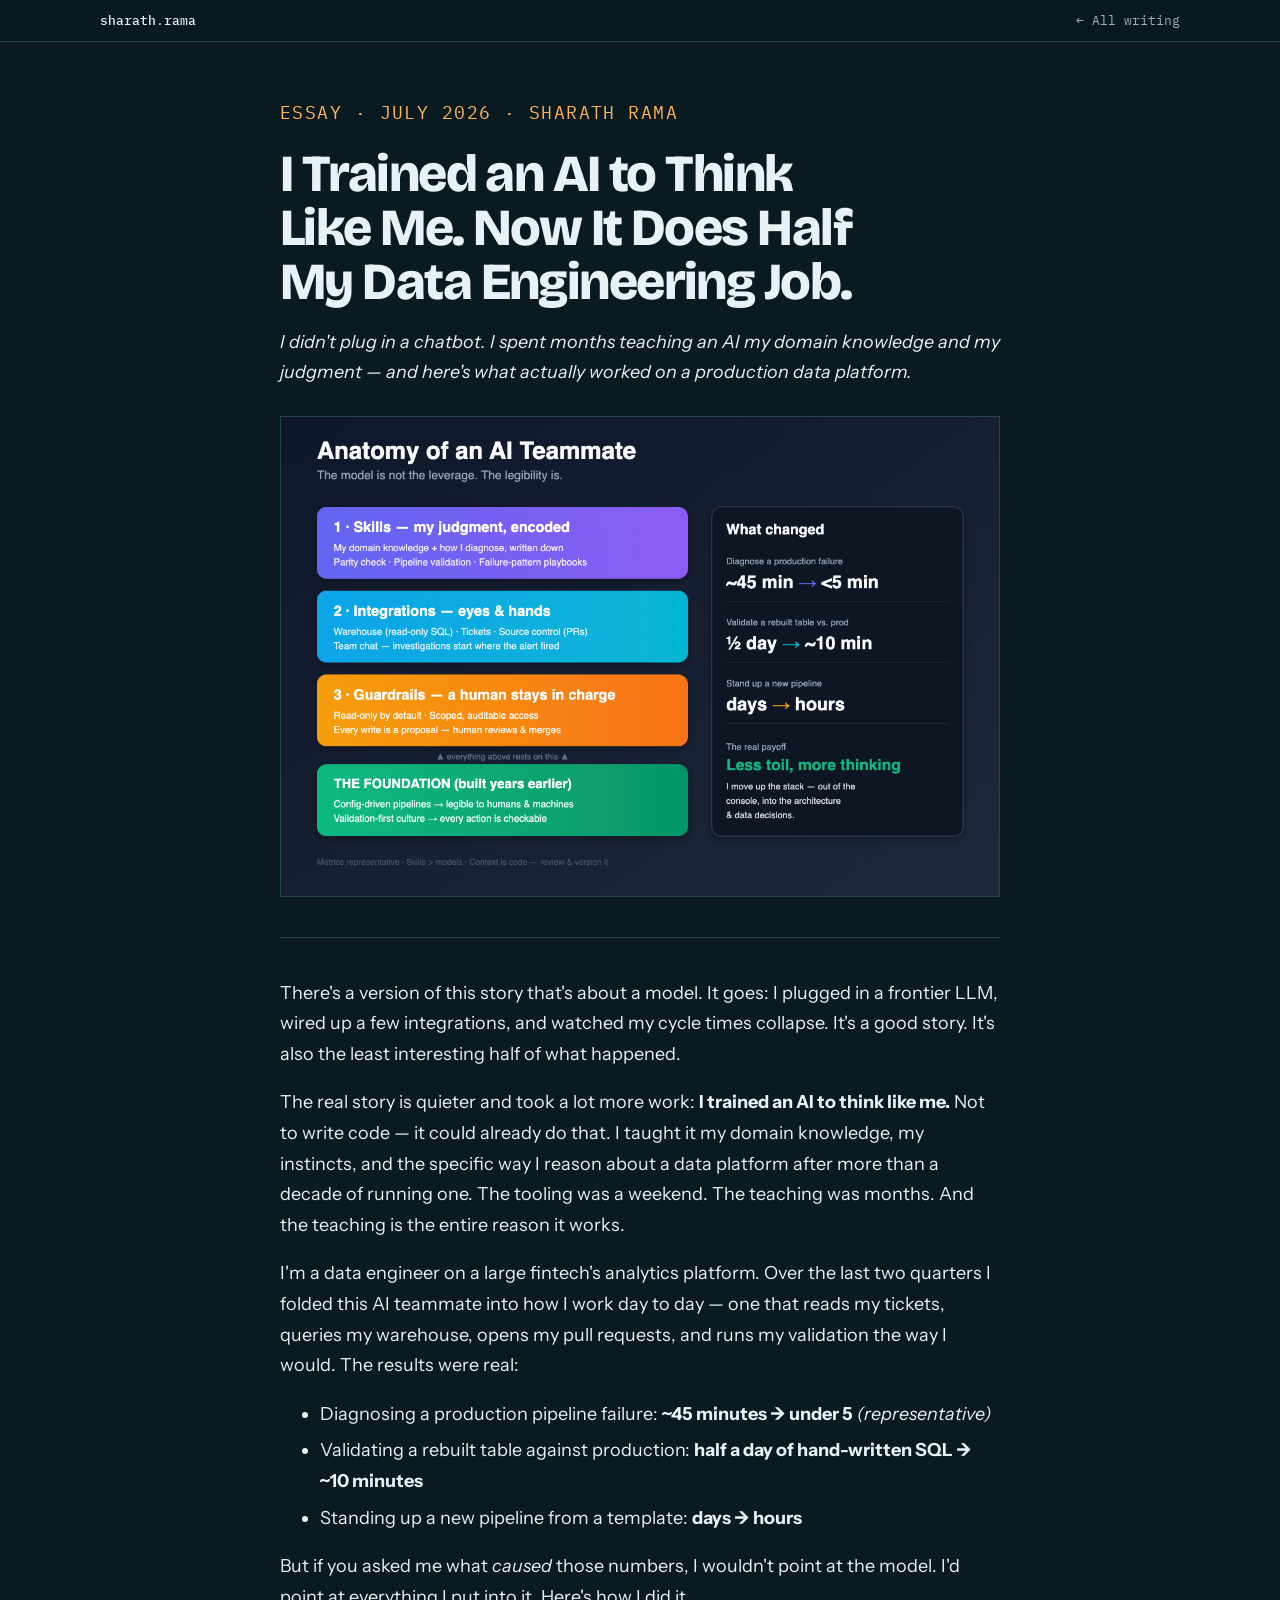
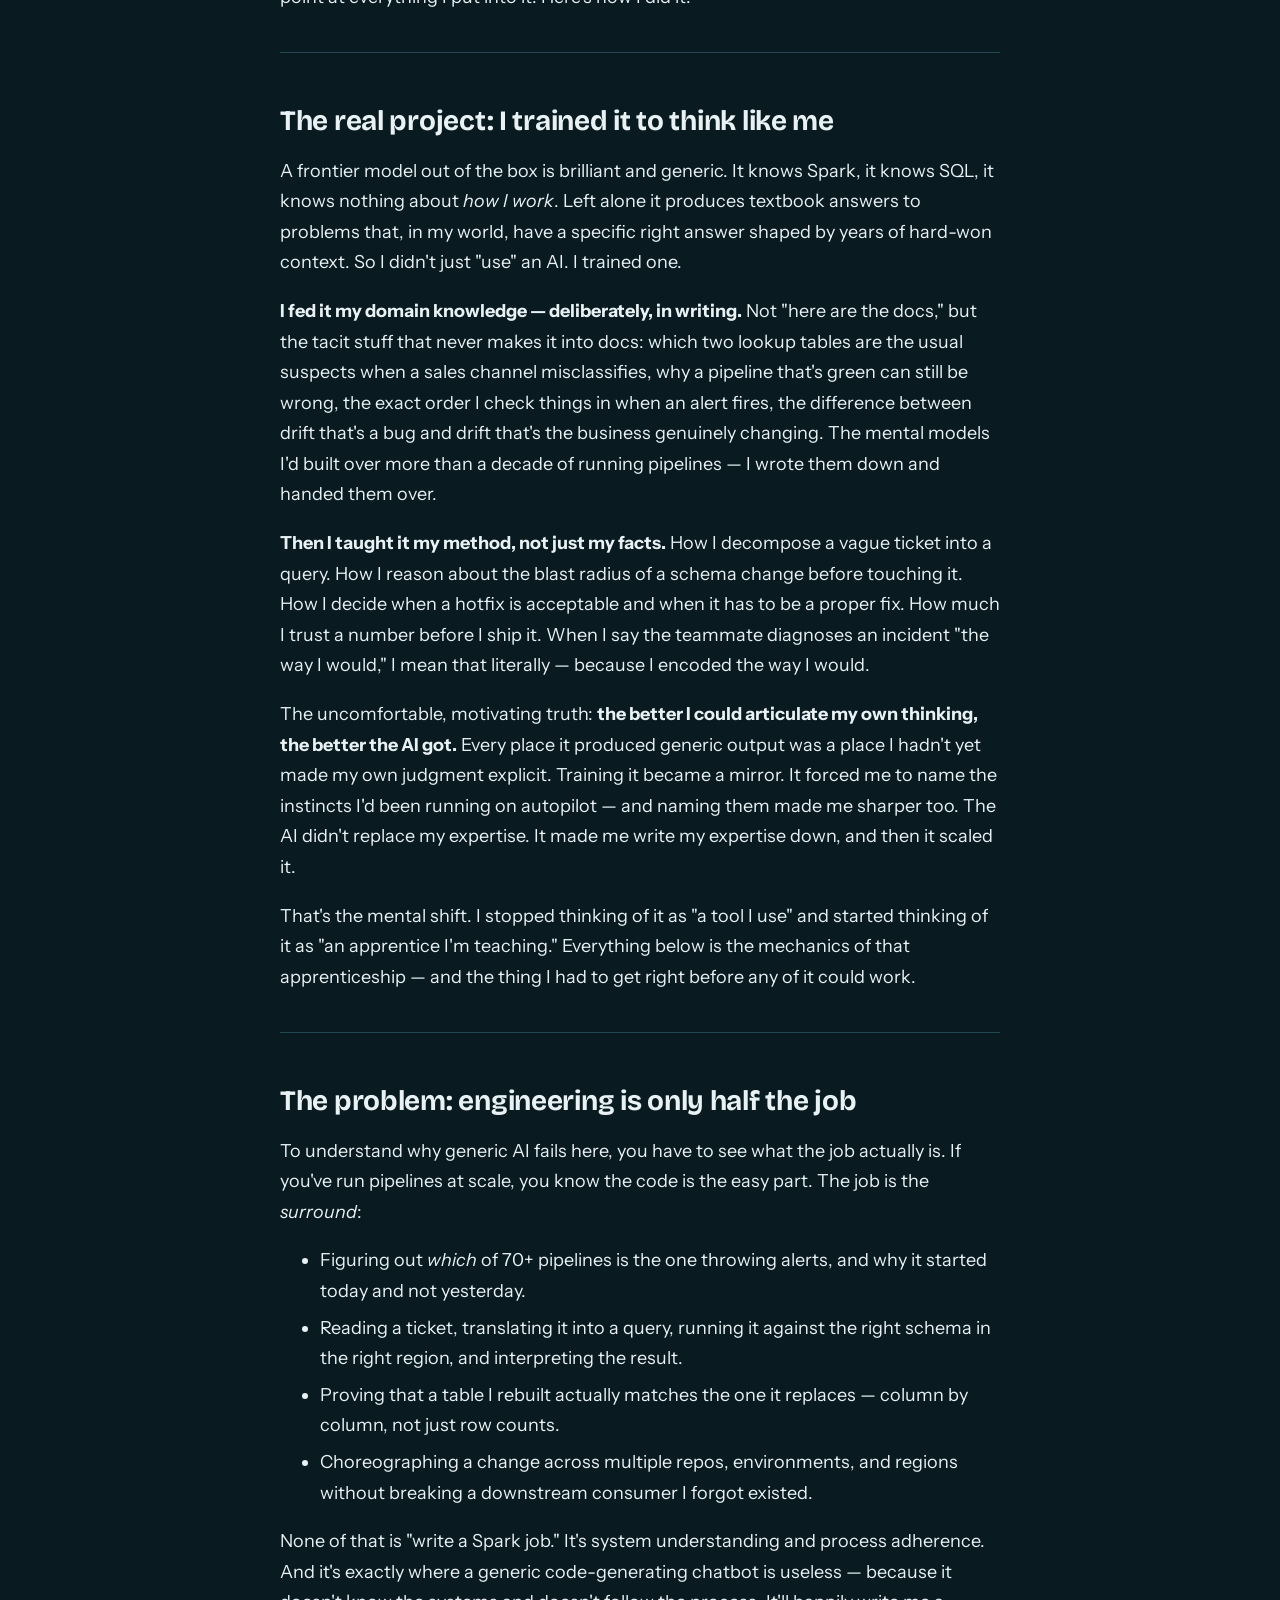
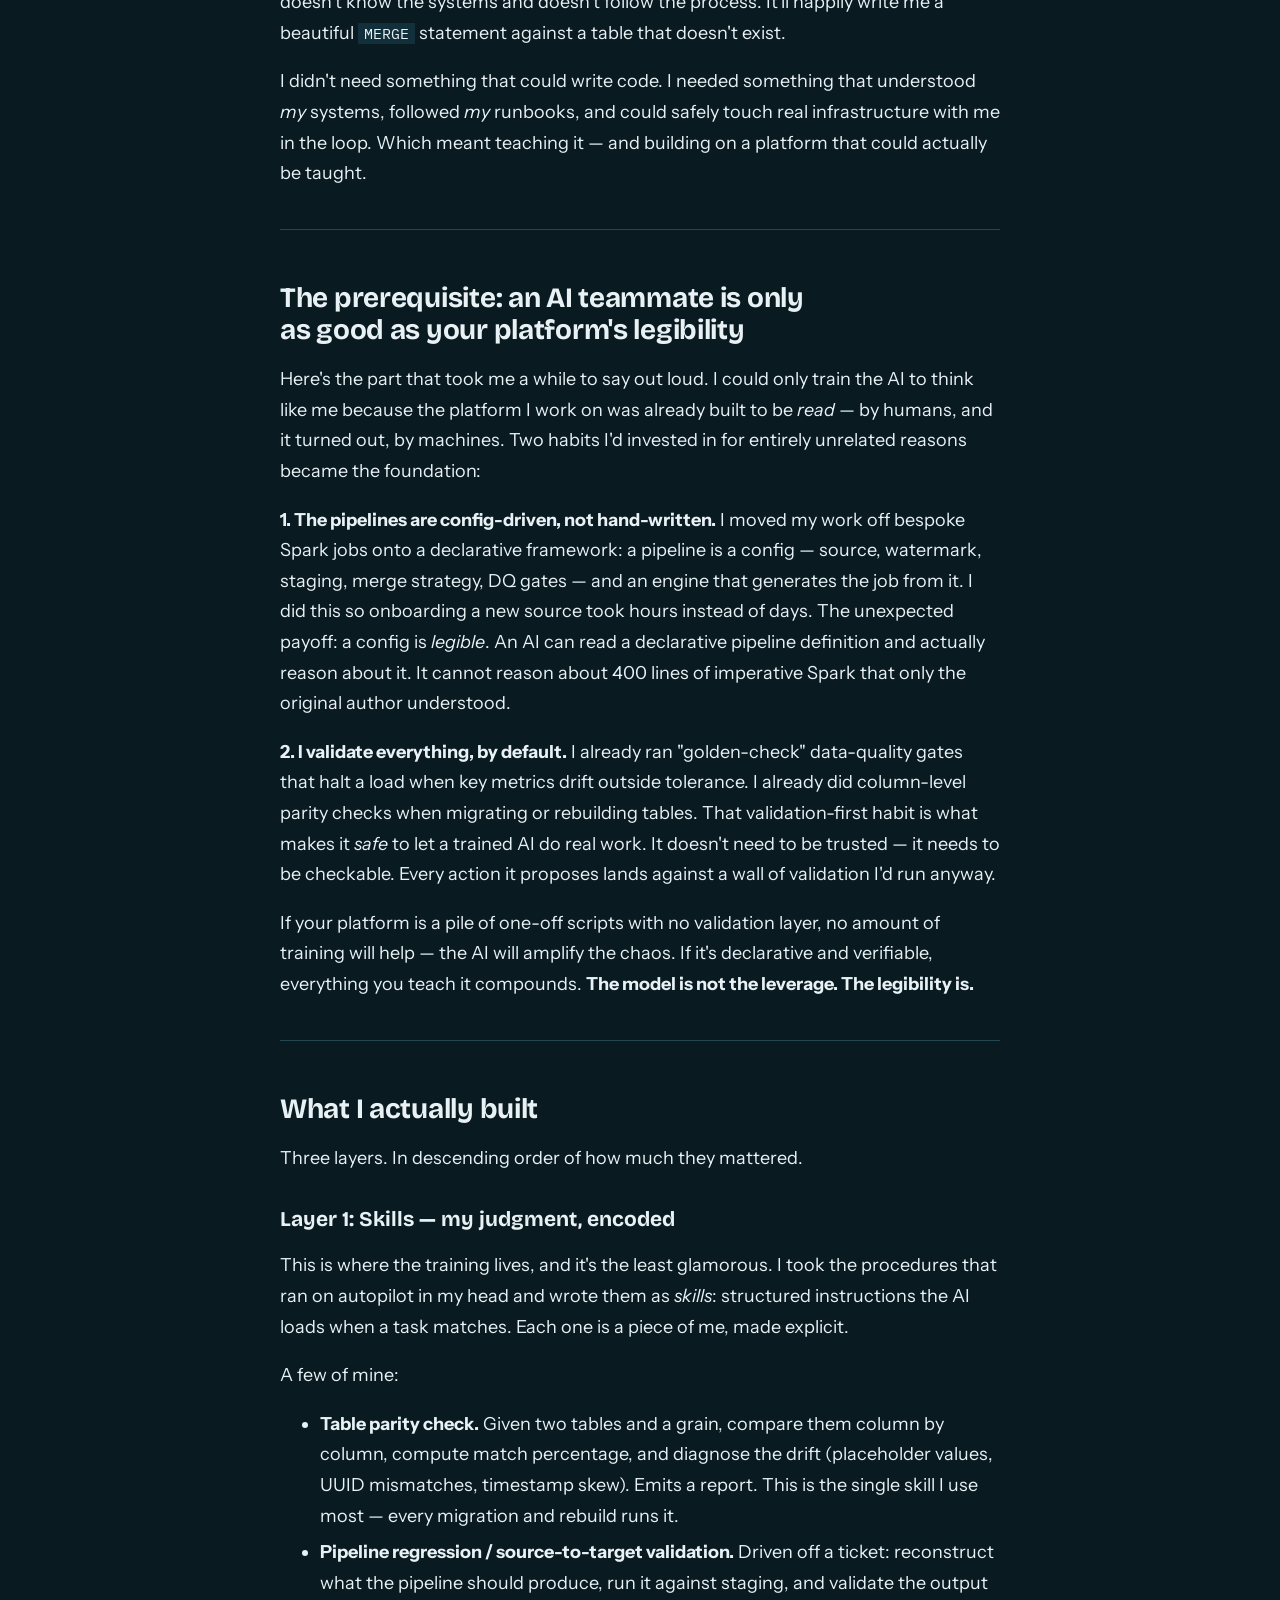
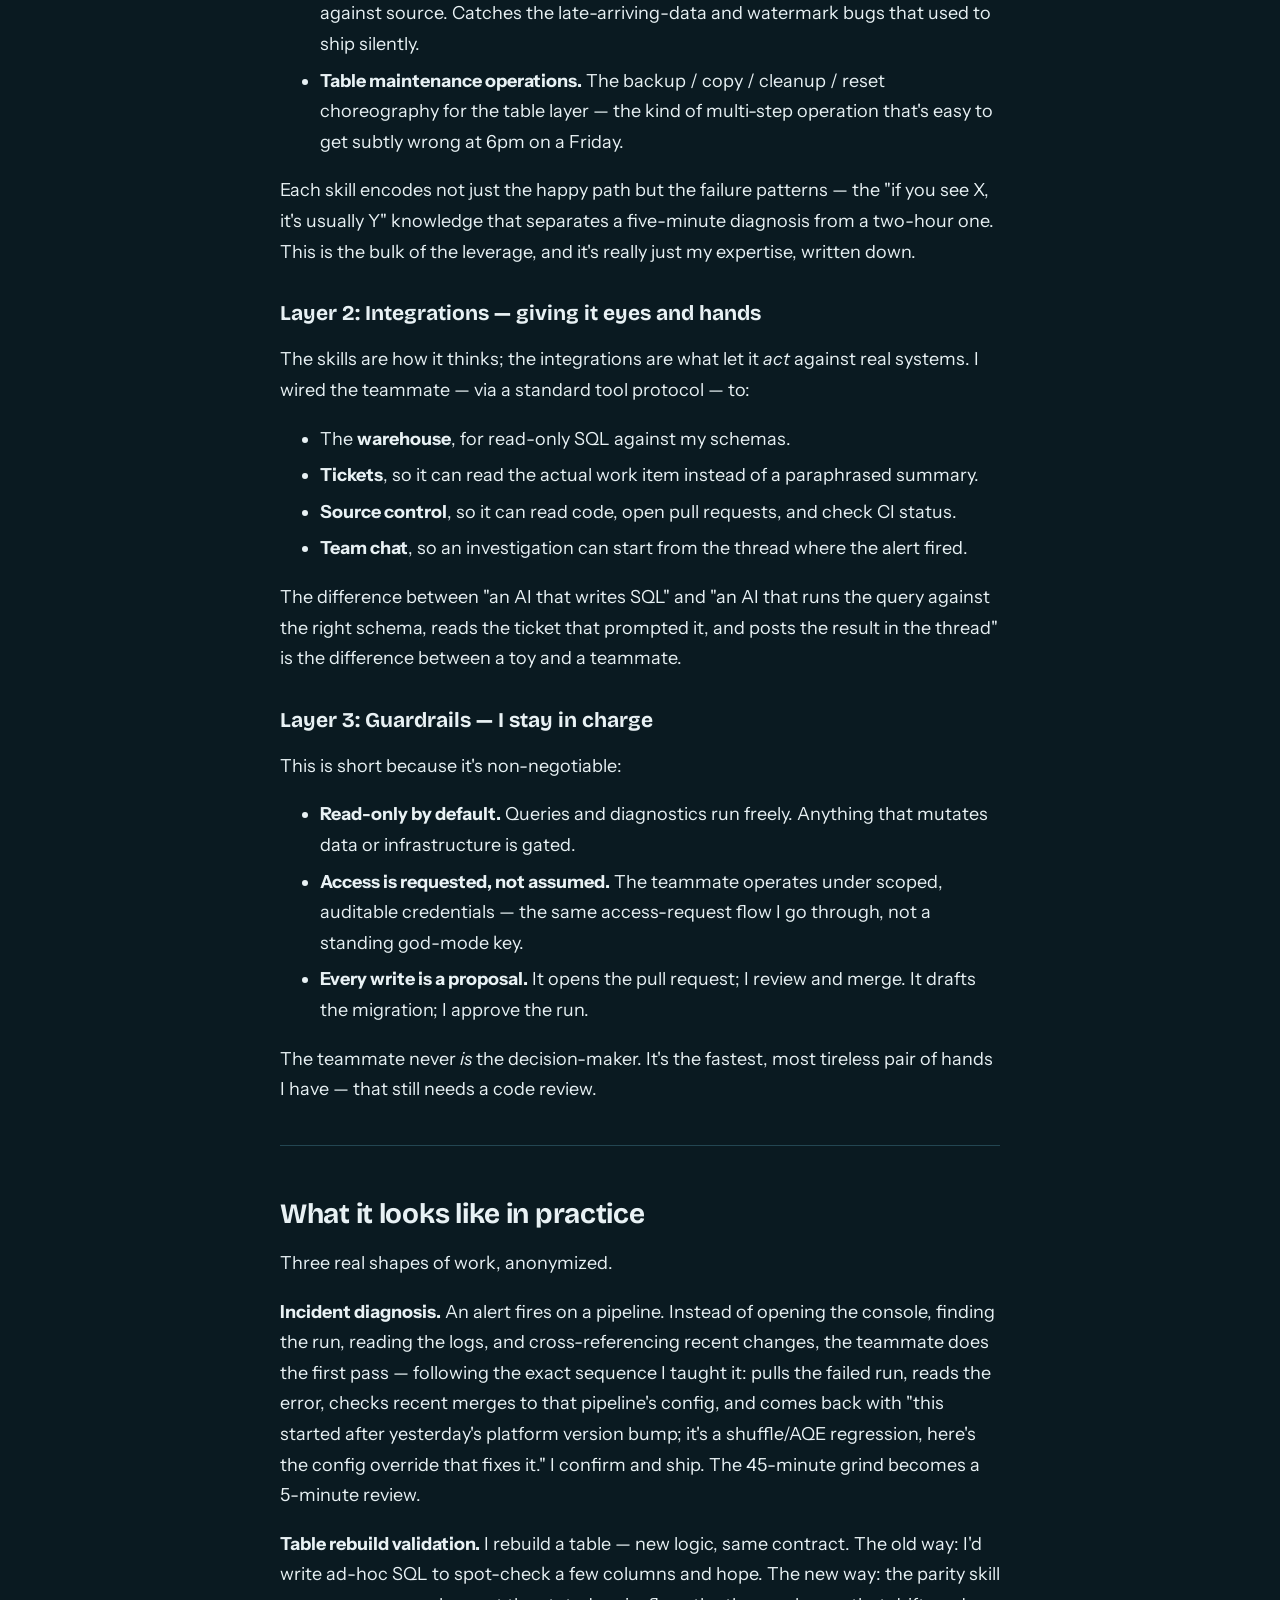
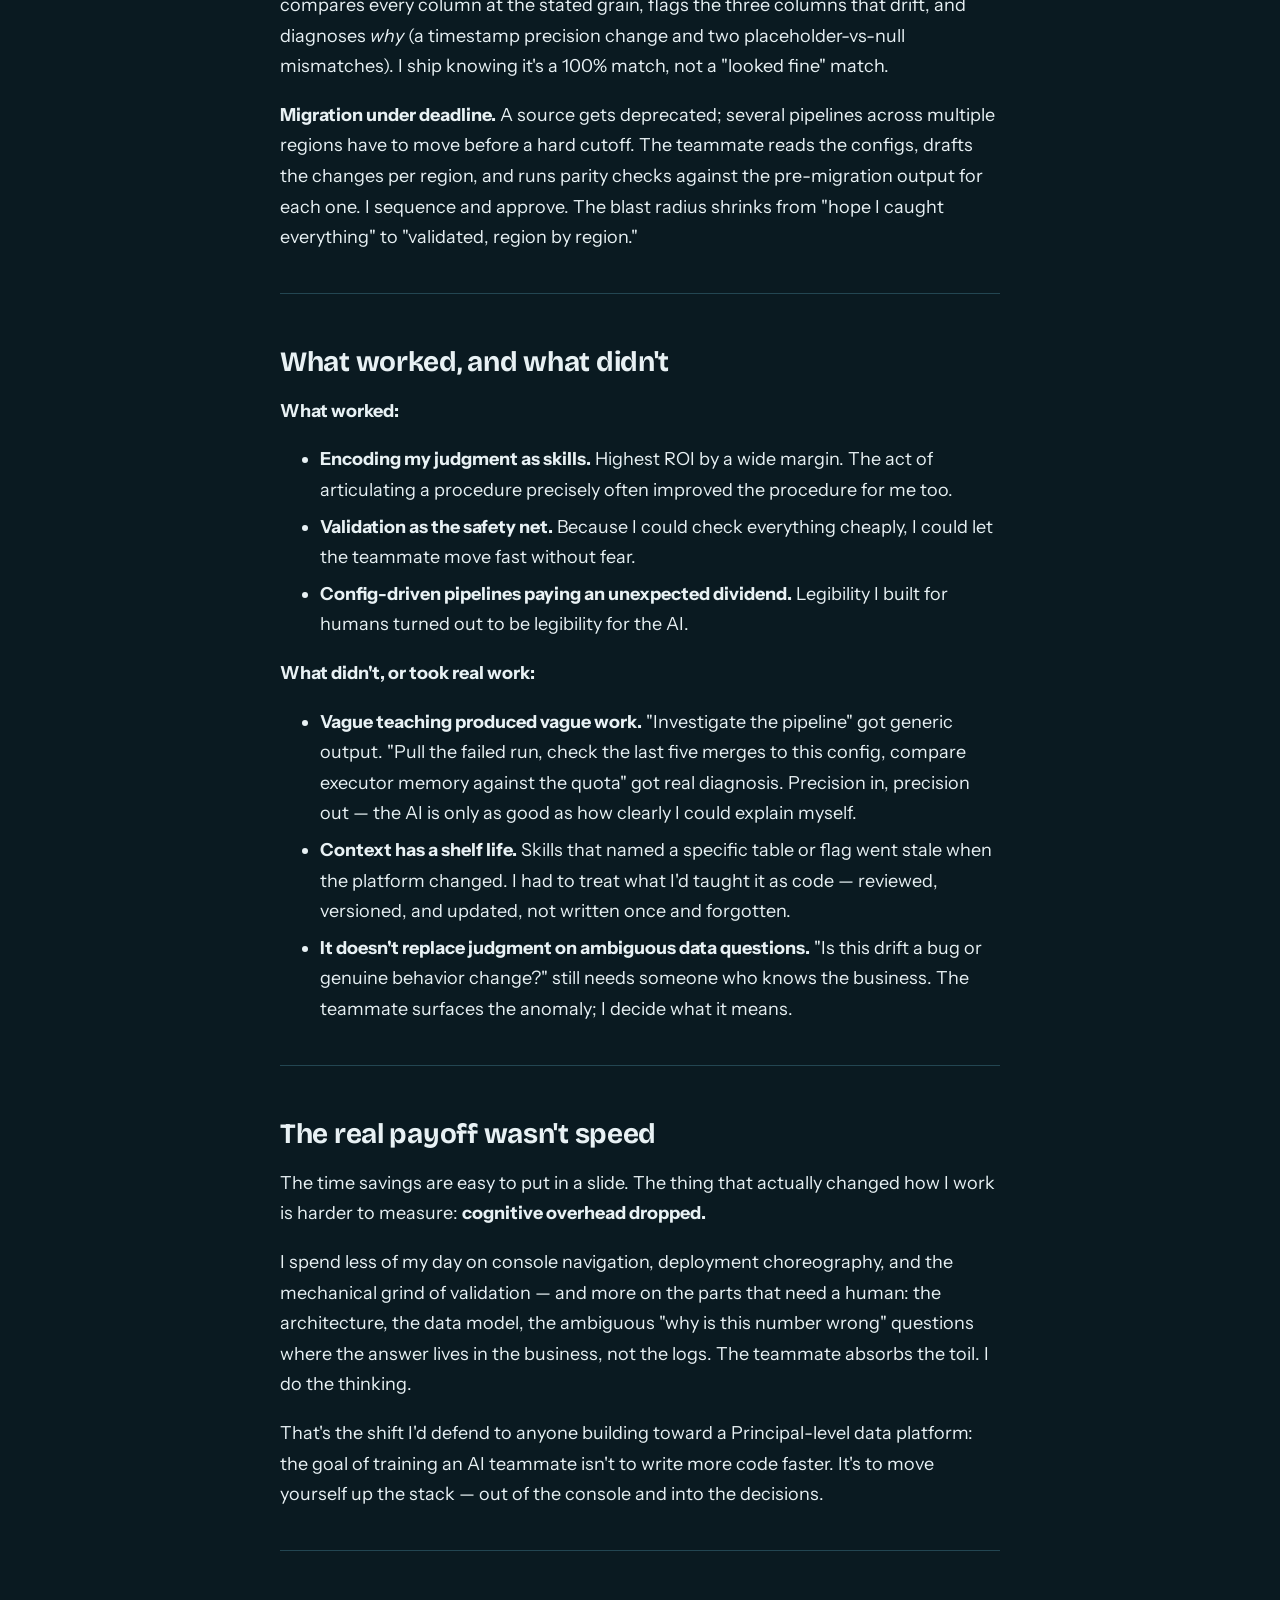
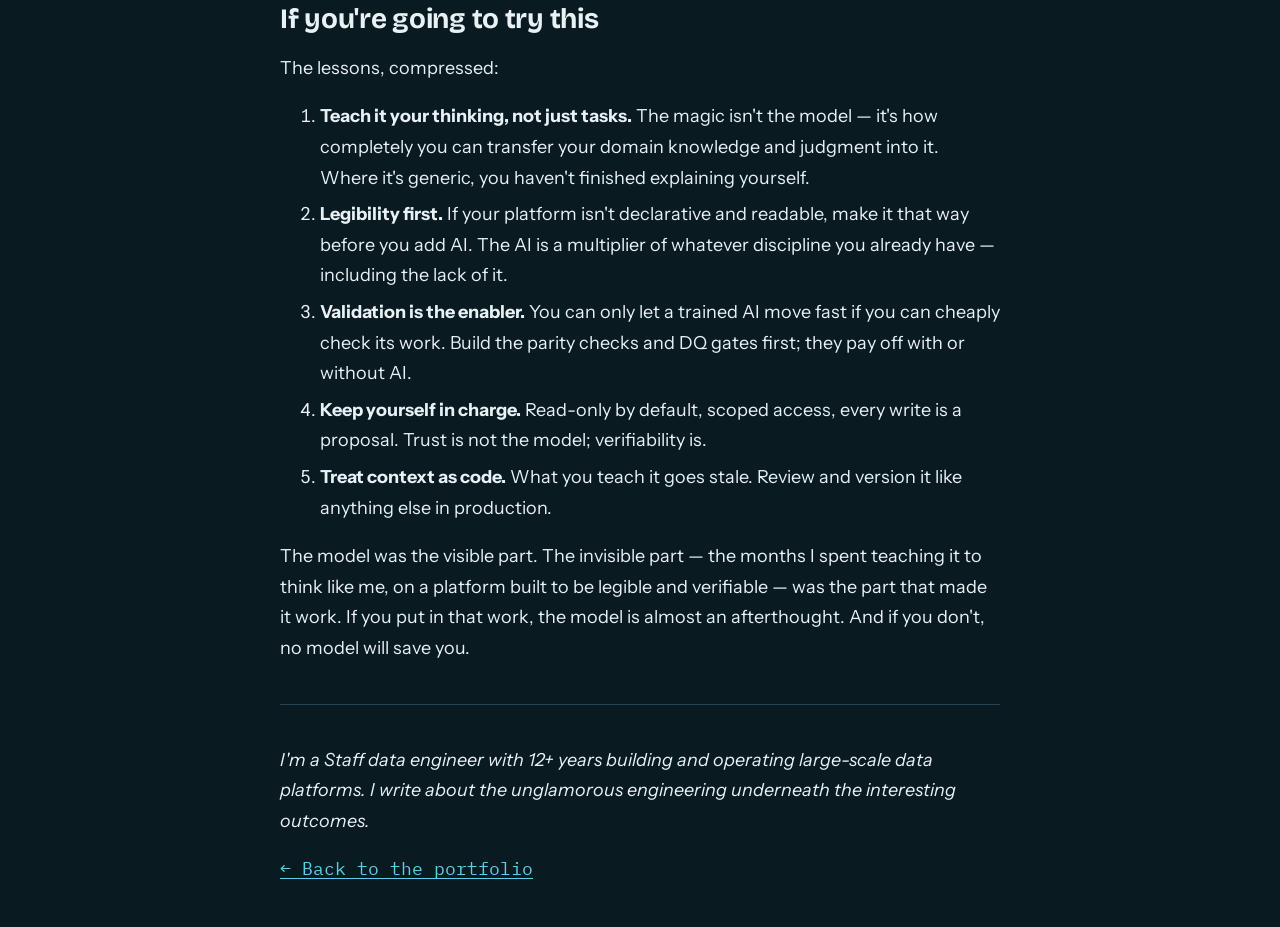
==== ai-teammate.html @ 152e4022 "Add About, case study detail, essay page" ====
<!doctype html>
<html lang="en">
<head>
<meta charset="utf-8">
<meta name="viewport" content="width=device-width, initial-scale=1">
<title>I Trained an AI to Think Like Me. Now It Does Half My Data Engineering Job. | Sharath Rama</title>
<meta name="description" content="How I taught an AI teammate my domain knowledge and judgment on a production data platform.">
<meta name="theme-color" content="#0a1a21">
<link rel="stylesheet" href="https://fonts.googleapis.com/css2?family=Bricolage+Grotesque:opsz,wght@12..96,500;12..96,700;12..96,800&family=IBM+Plex+Mono:wght@400;500&family=Instrument+Sans:wght@400;500;600&display=swap">
<link rel="stylesheet" href="style.css">
<style>
.post { max-width: 720px; margin: 0 auto; padding: 56px 0 24px; }
.post h1 { font-size: clamp(34px, 5vw, 52px); line-height: 1.04; margin-bottom: 18px; }
.post h2 { font: 700 28px/1.15 var(--display); letter-spacing: -.01em; margin: 52px 0 14px; max-width: none; }
.post h3 { font: 700 21px/1.2 var(--display); margin: 34px 0 10px; }
.post p, .post li { font-size: 18px; line-height: 1.7; }
.post li + li { margin-top: 6px; }
.post img { display: block; max-width: 100%; height: auto; border: 1px solid var(--line); margin: 28px 0; }
.post hr { border: 0; border-top: 1px solid var(--line); margin: 40px 0; }
.post blockquote { margin: 24px 0; padding: 4px 0 4px 20px; border-left: 2px solid var(--accent); color: var(--muted); }
.post code { font: 15px var(--mono); background: var(--surface); padding: 1px 6px; }
.post table { display: block; overflow-x: auto; border-collapse: collapse; font-size: 15px; }
.post th, .post td { border: 1px solid var(--line); padding: 8px 12px; text-align: left; }
.byline { font: 12px var(--mono); letter-spacing: .08em; text-transform: uppercase; color: var(--signal); margin: 0 0 18px; }
.back { font: 13px var(--mono); }
</style>
</head>
<body>
<header class="top"><nav aria-label="Primary"><a class="id" href="index.html">sharath<i>.</i>rama</a><div class="links"><a href="index.html#writing">&larr; All writing</a></div></nav></header>
<main class="wrap"><article class="post">
<p class="byline">Essay &middot; July 2026 &middot; Sharath Rama</p>
<h1>I Trained an AI to Think Like Me. Now It Does Half My Data Engineering Job.</h1>
<p><em>I didn't plug in a chatbot. I spent months teaching an AI my domain knowledge and my judgment — and here's what actually worked on a production data platform.</em></p>
<p><img alt="Anatomy of an AI Teammate — Skills, Integrations, Guardrails, on a foundation of config-driven pipelines and validation-first culture" src="ai-teammate-diagram.png" loading="lazy" /></p>
<hr />
<p>There's a version of this story that's about a model. It goes: I plugged in a frontier LLM, wired up a few integrations, and watched my cycle times collapse. It's a good story. It's also the least interesting half of what happened.</p>
<p>The real story is quieter and took a lot more work: <strong>I trained an AI to think like me.</strong> Not to write code — it could already do that. I taught it my domain knowledge, my instincts, and the specific way I reason about a data platform after more than a decade of running one. The tooling was a weekend. The teaching was months. And the teaching is the entire reason it works.</p>
<p>I'm a data engineer on a large fintech's analytics platform. Over the last two quarters I folded this AI teammate into how I work day to day — one that reads my tickets, queries my warehouse, opens my pull requests, and runs my validation the way I would. The results were real:</p>
<ul>
<li>Diagnosing a production pipeline failure: <strong>~45 minutes → under 5</strong> <em>(representative)</em></li>
<li>Validating a rebuilt table against production: <strong>half a day of hand-written SQL → ~10 minutes</strong></li>
<li>Standing up a new pipeline from a template: <strong>days → hours</strong></li>
</ul>
<p>But if you asked me what <em>caused</em> those numbers, I wouldn't point at the model. I'd point at everything I put into it. Here's how I did it.</p>
<hr />
<h2>The real project: I trained it to think like me</h2>
<p>A frontier model out of the box is brilliant and generic. It knows Spark, it knows SQL, it knows nothing about <em>how I work</em>. Left alone it produces textbook answers to problems that, in my world, have a specific right answer shaped by years of hard-won context. So I didn't just "use" an AI. I trained one.</p>
<p><strong>I fed it my domain knowledge — deliberately, in writing.</strong> Not "here are the docs," but the tacit stuff that never makes it into docs: which two lookup tables are the usual suspects when a sales channel misclassifies, why a pipeline that's green can still be wrong, the exact order I check things in when an alert fires, the difference between drift that's a bug and drift that's the business genuinely changing. The mental models I'd built over more than a decade of running pipelines — I wrote them down and handed them over.</p>
<p><strong>Then I taught it my method, not just my facts.</strong> How I decompose a vague ticket into a query. How I reason about the blast radius of a schema change before touching it. How I decide when a hotfix is acceptable and when it has to be a proper fix. How much I trust a number before I ship it. When I say the teammate diagnoses an incident "the way I would," I mean that literally — because I encoded the way I would.</p>
<p>The uncomfortable, motivating truth: <strong>the better I could articulate my own thinking, the better the AI got.</strong> Every place it produced generic output was a place I hadn't yet made my own judgment explicit. Training it became a mirror. It forced me to name the instincts I'd been running on autopilot — and naming them made me sharper too. The AI didn't replace my expertise. It made me write my expertise down, and then it scaled it.</p>
<p>That's the mental shift. I stopped thinking of it as "a tool I use" and started thinking of it as "an apprentice I'm teaching." Everything below is the mechanics of that apprenticeship — and the thing I had to get right before any of it could work.</p>
<hr />
<h2>The problem: engineering is only half the job</h2>
<p>To understand why generic AI fails here, you have to see what the job actually is. If you've run pipelines at scale, you know the code is the easy part. The job is the <em>surround</em>:</p>
<ul>
<li>Figuring out <em>which</em> of 70+ pipelines is the one throwing alerts, and why it started today and not yesterday.</li>
<li>Reading a ticket, translating it into a query, running it against the right schema in the right region, and interpreting the result.</li>
<li>Proving that a table I rebuilt actually matches the one it replaces — column by column, not just row counts.</li>
<li>Choreographing a change across multiple repos, environments, and regions without breaking a downstream consumer I forgot existed.</li>
</ul>
<p>None of that is "write a Spark job." It's system understanding and process adherence. And it's exactly where a generic code-generating chatbot is useless — because it doesn't know the systems and doesn't follow the process. It'll happily write me a beautiful <code>MERGE</code> statement against a table that doesn't exist.</p>
<p>I didn't need something that could write code. I needed something that understood <em>my</em> systems, followed <em>my</em> runbooks, and could safely touch real infrastructure with me in the loop. Which meant teaching it — and building on a platform that could actually be taught.</p>
<hr />
<h2>The prerequisite: an AI teammate is only as good as your platform's legibility</h2>
<p>Here's the part that took me a while to say out loud. I could only train the AI to think like me because the platform I work on was already built to be <em>read</em> — by humans, and it turned out, by machines. Two habits I'd invested in for entirely unrelated reasons became the foundation:</p>
<p><strong>1. The pipelines are config-driven, not hand-written.</strong> I moved my work off bespoke Spark jobs onto a declarative framework: a pipeline is a config — source, watermark, staging, merge strategy, DQ gates — and an engine that generates the job from it. I did this so onboarding a new source took hours instead of days. The unexpected payoff: a config is <em>legible</em>. An AI can read a declarative pipeline definition and actually reason about it. It cannot reason about 400 lines of imperative Spark that only the original author understood.</p>
<p><strong>2. I validate everything, by default.</strong> I already ran "golden-check" data-quality gates that halt a load when key metrics drift outside tolerance. I already did column-level parity checks when migrating or rebuilding tables. That validation-first habit is what makes it <em>safe</em> to let a trained AI do real work. It doesn't need to be trusted — it needs to be checkable. Every action it proposes lands against a wall of validation I'd run anyway.</p>
<p>If your platform is a pile of one-off scripts with no validation layer, no amount of training will help — the AI will amplify the chaos. If it's declarative and verifiable, everything you teach it compounds. <strong>The model is not the leverage. The legibility is.</strong></p>
<hr />
<h2>What I actually built</h2>
<p>Three layers. In descending order of how much they mattered.</p>
<h3>Layer 1: Skills — my judgment, encoded</h3>
<p>This is where the training lives, and it's the least glamorous. I took the procedures that ran on autopilot in my head and wrote them as <em>skills</em>: structured instructions the AI loads when a task matches. Each one is a piece of me, made explicit.</p>
<p>A few of mine:</p>
<ul>
<li><strong>Table parity check.</strong> Given two tables and a grain, compare them column by column, compute match percentage, and diagnose the drift (placeholder values, UUID mismatches, timestamp skew). Emits a report. This is the single skill I use most — every migration and rebuild runs it.</li>
<li><strong>Pipeline regression / source-to-target validation.</strong> Driven off a ticket: reconstruct what the pipeline should produce, run it against staging, and validate the output against source. Catches the late-arriving-data and watermark bugs that used to ship silently.</li>
<li><strong>Table maintenance operations.</strong> The backup / copy / cleanup / reset choreography for the table layer — the kind of multi-step operation that's easy to get subtly wrong at 6pm on a Friday.</li>
</ul>
<p>Each skill encodes not just the happy path but the failure patterns — the "if you see X, it's usually Y" knowledge that separates a five-minute diagnosis from a two-hour one. This is the bulk of the leverage, and it's really just my expertise, written down.</p>
<h3>Layer 2: Integrations — giving it eyes and hands</h3>
<p>The skills are how it thinks; the integrations are what let it <em>act</em> against real systems. I wired the teammate — via a standard tool protocol — to:</p>
<ul>
<li>The <strong>warehouse</strong>, for read-only SQL against my schemas.</li>
<li><strong>Tickets</strong>, so it can read the actual work item instead of a paraphrased summary.</li>
<li><strong>Source control</strong>, so it can read code, open pull requests, and check CI status.</li>
<li><strong>Team chat</strong>, so an investigation can start from the thread where the alert fired.</li>
</ul>
<p>The difference between "an AI that writes SQL" and "an AI that runs the query against the right schema, reads the ticket that prompted it, and posts the result in the thread" is the difference between a toy and a teammate.</p>
<h3>Layer 3: Guardrails — I stay in charge</h3>
<p>This is short because it's non-negotiable:</p>
<ul>
<li><strong>Read-only by default.</strong> Queries and diagnostics run freely. Anything that mutates data or infrastructure is gated.</li>
<li><strong>Access is requested, not assumed.</strong> The teammate operates under scoped, auditable credentials — the same access-request flow I go through, not a standing god-mode key.</li>
<li><strong>Every write is a proposal.</strong> It opens the pull request; I review and merge. It drafts the migration; I approve the run.</li>
</ul>
<p>The teammate never <em>is</em> the decision-maker. It's the fastest, most tireless pair of hands I have — that still needs a code review.</p>
<hr />
<h2>What it looks like in practice</h2>
<p>Three real shapes of work, anonymized.</p>
<p><strong>Incident diagnosis.</strong> An alert fires on a pipeline. Instead of opening the console, finding the run, reading the logs, and cross-referencing recent changes, the teammate does the first pass — following the exact sequence I taught it: pulls the failed run, reads the error, checks recent merges to that pipeline's config, and comes back with "this started after yesterday's platform version bump; it's a shuffle/AQE regression, here's the config override that fixes it." I confirm and ship. The 45-minute grind becomes a 5-minute review.</p>
<p><strong>Table rebuild validation.</strong> I rebuild a table — new logic, same contract. The old way: I'd write ad-hoc SQL to spot-check a few columns and hope. The new way: the parity skill compares every column at the stated grain, flags the three columns that drift, and diagnoses <em>why</em> (a timestamp precision change and two placeholder-vs-null mismatches). I ship knowing it's a 100% match, not a "looked fine" match.</p>
<p><strong>Migration under deadline.</strong> A source gets deprecated; several pipelines across multiple regions have to move before a hard cutoff. The teammate reads the configs, drafts the changes per region, and runs parity checks against the pre-migration output for each one. I sequence and approve. The blast radius shrinks from "hope I caught everything" to "validated, region by region."</p>
<hr />
<h2>What worked, and what didn't</h2>
<p><strong>What worked:</strong></p>
<ul>
<li><strong>Encoding my judgment as skills.</strong> Highest ROI by a wide margin. The act of articulating a procedure precisely often improved the procedure for me too.</li>
<li><strong>Validation as the safety net.</strong> Because I could check everything cheaply, I could let the teammate move fast without fear.</li>
<li><strong>Config-driven pipelines paying an unexpected dividend.</strong> Legibility I built for humans turned out to be legibility for the AI.</li>
</ul>
<p><strong>What didn't, or took real work:</strong></p>
<ul>
<li><strong>Vague teaching produced vague work.</strong> "Investigate the pipeline" got generic output. "Pull the failed run, check the last five merges to this config, compare executor memory against the quota" got real diagnosis. Precision in, precision out — the AI is only as good as how clearly I could explain myself.</li>
<li><strong>Context has a shelf life.</strong> Skills that named a specific table or flag went stale when the platform changed. I had to treat what I'd taught it as code — reviewed, versioned, and updated, not written once and forgotten.</li>
<li><strong>It doesn't replace judgment on ambiguous data questions.</strong> "Is this drift a bug or genuine behavior change?" still needs someone who knows the business. The teammate surfaces the anomaly; I decide what it means.</li>
</ul>
<hr />
<h2>The real payoff wasn't speed</h2>
<p>The time savings are easy to put in a slide. The thing that actually changed how I work is harder to measure: <strong>cognitive overhead dropped.</strong></p>
<p>I spend less of my day on console navigation, deployment choreography, and the mechanical grind of validation — and more on the parts that need a human: the architecture, the data model, the ambiguous "why is this number wrong" questions where the answer lives in the business, not the logs. The teammate absorbs the toil. I do the thinking.</p>
<p>That's the shift I'd defend to anyone building toward a Principal-level data platform: the goal of training an AI teammate isn't to write more code faster. It's to move yourself up the stack — out of the console and into the decisions.</p>
<hr />
<h2>If you're going to try this</h2>
<p>The lessons, compressed:</p>
<ol>
<li><strong>Teach it your thinking, not just tasks.</strong> The magic isn't the model — it's how completely you can transfer your domain knowledge and judgment into it. Where it's generic, you haven't finished explaining yourself.</li>
<li><strong>Legibility first.</strong> If your platform isn't declarative and readable, make it that way before you add AI. The AI is a multiplier of whatever discipline you already have — including the lack of it.</li>
<li><strong>Validation is the enabler.</strong> You can only let a trained AI move fast if you can cheaply check its work. Build the parity checks and DQ gates first; they pay off with or without AI.</li>
<li><strong>Keep yourself in charge.</strong> Read-only by default, scoped access, every write is a proposal. Trust is not the model; verifiability is.</li>
<li><strong>Treat context as code.</strong> What you teach it goes stale. Review and version it like anything else in production.</li>
</ol>
<p>The model was the visible part. The invisible part — the months I spent teaching it to think like me, on a platform built to be legible and verifiable — was the part that made it work. If you put in that work, the model is almost an afterthought. And if you don't, no model will save you.</p>
<hr />
<p><em>I'm a Staff data engineer with 12+ years building and operating large-scale data platforms. I write about the unglamorous engineering underneath the interesting outcomes.</em></p>
<p class="back"><a href="index.html#writing">&larr; Back to the portfolio</a></p>
</article></main>
</body>
</html>
---- style.css ----
/* Layout: blueprint-style page. A pipeline diagram opens the page, then outcome-led case studies. Dark theme only. */
:root {
  --bg: #0a1a21;
  --bg-2: #0e232c;
  --surface: #12303b;
  --fg: #e8f1f4;
  --muted: #9bb2bc;
  --line: #234652;
  --accent: #5ccfe6;
  --accent-ink: #04202a;
  --signal: #ffb454;
  --good: #7fd99a;
  --grid: rgba(92, 207, 230, .07);
  --display: "Bricolage Grotesque", "Helvetica Neue", Arial, sans-serif;
  --body: "Instrument Sans", system-ui, -apple-system, "Segoe UI", sans-serif;
  --mono: "IBM Plex Mono", ui-monospace, Menlo, Consolas, monospace;
  color-scheme: dark;
}
* { box-sizing: border-box; }
html { scroll-behavior: smooth; scroll-padding-top: 72px; }
body {
  margin: 0; background: var(--bg); color: var(--fg);
  font: 17px/1.65 var(--body); -webkit-font-smoothing: antialiased;
  padding-left: max(16px, env(safe-area-inset-left, 0px));
  padding-right: max(16px, env(safe-area-inset-right, 0px));
}
a { color: var(--accent); text-underline-offset: 3px; }
a:focus-visible, button:focus-visible { outline: 2px solid var(--signal); outline-offset: 3px; }
.wrap { max-width: 1080px; margin: 0 auto; }
.mono { font-family: var(--mono); }

/* nav */
header.top { position: sticky; top: 0; z-index: 20; background: color-mix(in srgb, var(--bg) 88%, transparent); backdrop-filter: blur(10px); border-bottom: 1px solid var(--line);
  margin: 0 calc(-1 * max(16px, env(safe-area-inset-left, 0px))); padding: 0 max(16px, env(safe-area-inset-left, 0px)); }
nav { max-width: 1080px; margin: 0 auto; display: flex; flex-wrap: wrap; align-items: center; justify-content: space-between; gap: 6px 24px; padding: 12px 0; font: 13px var(--mono); }
nav .id { color: var(--fg); font-weight: 500; text-decoration: none; }
nav .id i { color: var(--accent); font-style: normal; }
nav .links { display: flex; flex-wrap: wrap; align-items: center; gap: 4px 20px; }
nav .links a { color: var(--muted); text-decoration: none; }
nav .links a:hover { color: var(--fg); }

/* hero */
.hero { position: relative; padding: 72px 0 56px; }
.hero::before { content: ""; position: absolute; inset: 0 -50vw; z-index: -1;
  background-image: linear-gradient(var(--grid) 1px, transparent 1px), linear-gradient(90deg, var(--grid) 1px, transparent 1px);
  background-size: 32px 32px; -webkit-mask-image: linear-gradient(#000 40%, transparent); mask-image: linear-gradient(#000 40%, transparent); }
.hero-grid { display: grid; grid-template-columns: minmax(0, 1.05fr) minmax(0, 1fr); gap: 40px; align-items: center; }
.eyebrow { font: 500 12px var(--mono); letter-spacing: .12em; text-transform: uppercase; color: var(--signal); margin: 0 0 20px; display: flex; flex-wrap: wrap; gap: 6px 22px; }
.eyebrow span { display: inline-flex; align-items: center; gap: 8px; }
.eyebrow span::before { content: ""; width: 6px; height: 6px; background: var(--accent); flex: none; }
h1 { font: 800 clamp(42px, 6.4vw, 78px)/.98 var(--display); letter-spacing: -.03em; margin: 0 0 24px; text-wrap: balance; }
h1 em { font-style: normal; color: var(--accent); }
.lede { font-size: 19px; line-height: 1.6; color: var(--muted); max-width: 54ch; margin: 0 0 30px; }
.lede b { color: var(--fg); font-weight: 600; }
.cta { display: flex; flex-wrap: wrap; gap: 12px; }
.btn { display: inline-block; padding: 12px 22px; font: 500 13px var(--mono); text-decoration: none; border: 1px solid var(--accent); transition: transform .15s ease; }
.btn.primary { background: var(--accent); color: var(--accent-ink); }
.btn.ghost { color: var(--accent); }
.btn:hover { transform: translateY(-2px); }

.diagram { margin: 0; border: 1px solid var(--line); background: color-mix(in srgb, var(--bg-2) 80%, transparent); padding: 14px 14px 8px; min-width: 0; }
.diagram svg { display: block; width: 100%; height: auto; }
.diagram figcaption { font: 11px var(--mono); color: var(--muted); padding: 8px 2px 4px; letter-spacing: .04em; }
.d-box { fill: var(--surface); stroke: var(--line); stroke-width: 1; }
.d-box.hot { stroke: var(--accent); }
.d-gate { fill: var(--surface); stroke: var(--signal); stroke-width: 1.5; }
.d-band { fill: none; stroke: var(--line); stroke-dasharray: 4 4; }
.d-t { fill: var(--fg); font: 500 10.5px var(--mono); }
.d-t.m { fill: var(--muted); font-size: 9.5px; }
.d-t.s { fill: var(--signal); }
.d-line { fill: none; stroke: var(--accent); stroke-width: 1.2; stroke-dasharray: 3 5; opacity: .85; animation: flow 1.6s linear infinite; }
@keyframes flow { to { stroke-dashoffset: -16; } }

/* proof strip */
.proof { display: grid; grid-template-columns: repeat(auto-fit, minmax(190px, 1fr)); border-top: 1px solid var(--line); border-bottom: 1px solid var(--line); }
.proof div { padding: 22px 22px 20px 0; min-width: 0; }
.proof div + div { padding-left: 22px; border-left: 1px solid var(--line); }
.proof b { display: block; font: 800 44px/1 var(--display); letter-spacing: -.02em; color: var(--fg); font-variant-numeric: tabular-nums; }
.proof b small { font-size: 26px; color: var(--accent); margin-left: 2px; }
.proof span { display: block; margin-top: 10px; font-size: 14px; line-height: 1.45; color: var(--muted); }

/* sections */
section { padding: 88px 0 0; }
.kicker { font: 500 12px var(--mono); letter-spacing: .12em; text-transform: uppercase; color: var(--signal); margin: 0 0 12px; }
h2 { font: 700 clamp(30px, 4.4vw, 44px)/1.08 var(--display); letter-spacing: -.02em; margin: 0 0 16px; max-width: 22ch; text-wrap: balance; }
.sub { color: var(--muted); font-size: 18px; max-width: 62ch; margin: 0 0 40px; }

.pillars { display: grid; grid-template-columns: repeat(auto-fit, minmax(270px, 1fr)); gap: 1px; background: var(--line); border: 1px solid var(--line); }
.pillar { background: var(--bg); padding: 28px 26px; min-width: 0; }
.pillar .mono { font-size: 12px; color: var(--accent); letter-spacing: .08em; }
.pillar h3 { font: 700 22px/1.2 var(--display); margin: 10px 0 10px; }
.pillar p { margin: 0; color: var(--muted); font-size: 15.5px; }

.cases { display: grid; gap: 28px; }
.case { border: 1px solid var(--line); background: var(--surface); display: grid; grid-template-columns: minmax(0, 1fr); min-width: 0; }
.case-head { padding: 28px 30px 22px; border-bottom: 1px solid var(--line); display: flex; flex-wrap: wrap; justify-content: space-between; gap: 12px 24px; align-items: flex-start; }
.case-head h3 { font: 700 27px/1.15 var(--display); letter-spacing: -.01em; margin: 0; max-width: 24ch; text-wrap: balance; }
.badge { font: 500 11px var(--mono); letter-spacing: .08em; text-transform: uppercase; border: 1px solid var(--signal); color: var(--signal); padding: 4px 10px; white-space: nowrap; }
.badge.ref { border-color: var(--muted); color: var(--muted); }
.case-body { display: grid; grid-template-columns: repeat(3, minmax(0, 1fr)); }
.case-body > div { padding: 24px 30px 26px; min-width: 0; }
.case-body > div + div { border-left: 1px solid var(--line); }
.case-body h4 { font: 500 11px var(--mono); letter-spacing: .12em; text-transform: uppercase; color: var(--accent); margin: 0 0 10px; }
.case-body p { margin: 0; font-size: 15.5px; line-height: 1.6; }
.case-body ul { margin: 0; padding-left: 18px; font-size: 15.5px; line-height: 1.6; }
.case-body li + li { margin-top: 6px; }
.case-body .out strong { color: var(--good); font-weight: 600; }
.tags { display: flex; flex-wrap: wrap; gap: 6px; margin: 0; padding: 16px 30px 22px; list-style: none; border-top: 1px solid var(--line); }
.tags li { font: 12px var(--mono); color: var(--muted); border: 1px solid var(--line); padding: 2px 9px; }

.lead { display: grid; grid-template-columns: minmax(0, 1fr) minmax(0, 1fr); gap: 56px; margin-top: 32px; }
.lead .quote { font: 700 clamp(22px, 3vw, 30px)/1.25 var(--display); letter-spacing: -.01em; margin: 0; text-wrap: balance; }
.lead .quote span { color: var(--accent); }
.lead .more { margin: 20px 0 0; color: var(--muted); }
.facts { list-style: none; margin: 0; padding: 0; display: grid; gap: 18px; }
.facts li { padding-left: 18px; border-left: 2px solid var(--accent); }
.facts b { display: block; font-weight: 600; }
.facts span { color: var(--muted); font-size: 15.5px; }

.repos { display: grid; grid-template-columns: repeat(auto-fit, minmax(300px, 1fr)); gap: 14px; }
.repo { display: block; border: 1px solid var(--line); background: var(--surface); padding: 20px 22px; text-decoration: none; color: var(--fg); min-width: 0; transition: border-color .15s ease, transform .15s ease; }
.repo:hover { border-color: var(--accent); transform: translateY(-2px); }
.repo b { display: flex; justify-content: space-between; gap: 12px; font: 500 14px var(--mono); color: var(--accent); margin-bottom: 8px; overflow-wrap: anywhere; }
.repo b::after { content: "\2197"; color: var(--muted); }
.repo span { font-size: 15px; color: var(--muted); line-height: 1.5; display: block; }

.stack { display: grid; grid-template-columns: repeat(auto-fit, minmax(240px, 1fr)); gap: 28px 40px; }
.stack h3 { font: 500 12px var(--mono); letter-spacing: .12em; text-transform: uppercase; color: var(--signal); margin: 0 0 12px; }
.chips { display: flex; flex-wrap: wrap; gap: 6px; margin: 0; padding: 0; list-style: none; }
.chips li { font: 13px var(--mono); border: 1px solid var(--line); padding: 3px 10px; background: var(--surface); }

.timeline { list-style: none; margin: 32px 0 0; padding: 0; border-top: 1px solid var(--line); }
.timeline li { display: grid; grid-template-columns: 140px minmax(0, 1fr); gap: 8px 28px; padding: 18px 0; border-bottom: 1px solid var(--line); }
.timeline .when { font: 13px var(--mono); color: var(--muted); }
.timeline b { font: 700 18px var(--display); display: block; }
.timeline span { color: var(--muted); font-size: 15.5px; }
.timeline li:first-child .when { color: var(--signal); }

.contact { margin-top: 88px; padding: 56px 0; border-top: 1px solid var(--line); display: grid; grid-template-columns: minmax(0, 1.2fr) minmax(0, 1fr); gap: 32px 56px; align-items: end; }
.contact h2 { margin-bottom: 12px; }
.contact p { margin: 0; color: var(--muted); }
.contact p.kicker { color: var(--signal); margin-bottom: 12px; }
.contact dl { margin: 0; display: grid; grid-template-columns: max-content minmax(0, 1fr); gap: 10px 20px; font: 14px var(--mono); }
.contact dt { color: var(--muted); }
.contact dd { margin: 0; overflow-wrap: anywhere; }
footer { padding: 0 0 40px; font: 12px var(--mono); color: var(--muted); display: flex; flex-wrap: wrap; justify-content: space-between; gap: 8px; }

@media (max-width: 880px) {
  .hero-grid, .lead, .contact { grid-template-columns: minmax(0, 1fr); }
  .case-body { grid-template-columns: minmax(0, 1fr); }
  .case-body > div + div { border-left: 0; border-top: 1px solid var(--line); }
  .proof div + div { border-left: 0; padding-left: 0; }
  .proof div { border-bottom: 1px solid var(--line); }
  .timeline li { grid-template-columns: minmax(0, 1fr); }
}
@media (max-width: 520px) {
  body { font-size: 16px; }
  .hero { padding-top: 48px; }
  section { padding-top: 64px; }
  .case-head, .case-body > div, .tags { padding-left: 20px; padding-right: 20px; }
}
@media (prefers-reduced-motion: reduce) {
  html { scroll-behavior: auto; }
  .d-line { animation: none; }
  .btn:hover, .repo:hover { transform: none; }
}

.about { display: grid; grid-template-columns: minmax(0, 1.3fr) minmax(0, 1fr); gap: 40px 56px; align-items: start; }
.about p { margin: 0 0 16px; }
.about .facts { margin-top: 0; }
.meta { display: flex; flex-wrap: wrap; gap: 8px 28px; padding: 14px 30px; border-bottom: 1px solid var(--line); font: 12.5px var(--mono); color: var(--muted); }
.meta b { color: var(--accent); font-weight: 500; letter-spacing: .08em; text-transform: uppercase; font-size: 11px; margin-right: 8px; }
.feature { display: grid; grid-template-columns: minmax(0, 1.1fr) minmax(0, 1fr); gap: 0; border: 1px solid var(--line); background: var(--surface); margin-bottom: 28px; text-decoration: none; color: var(--fg); transition: border-color .15s ease; }
.feature:hover { border-color: var(--accent); }
.feature .copy { padding: 30px; min-width: 0; }
.feature .copy .when { font: 12px var(--mono); color: var(--signal); letter-spacing: .08em; text-transform: uppercase; }
.feature h3 { font: 700 27px/1.15 var(--display); letter-spacing: -.01em; margin: 12px 0 12px; text-wrap: balance; }
.feature p { margin: 0 0 16px; color: var(--muted); font-size: 15.5px; }
.feature .go { font: 500 13px var(--mono); color: var(--accent); }
.feature img { display: block; width: 100%; height: 100%; object-fit: cover; border-left: 1px solid var(--line); min-height: 220px; background: var(--bg-2); }
@media (max-width: 880px) { .about, .feature { grid-template-columns: minmax(0, 1fr); } .feature img { border-left: 0; border-top: 1px solid var(--line); } .meta { padding-left: 20px; padding-right: 20px; } }
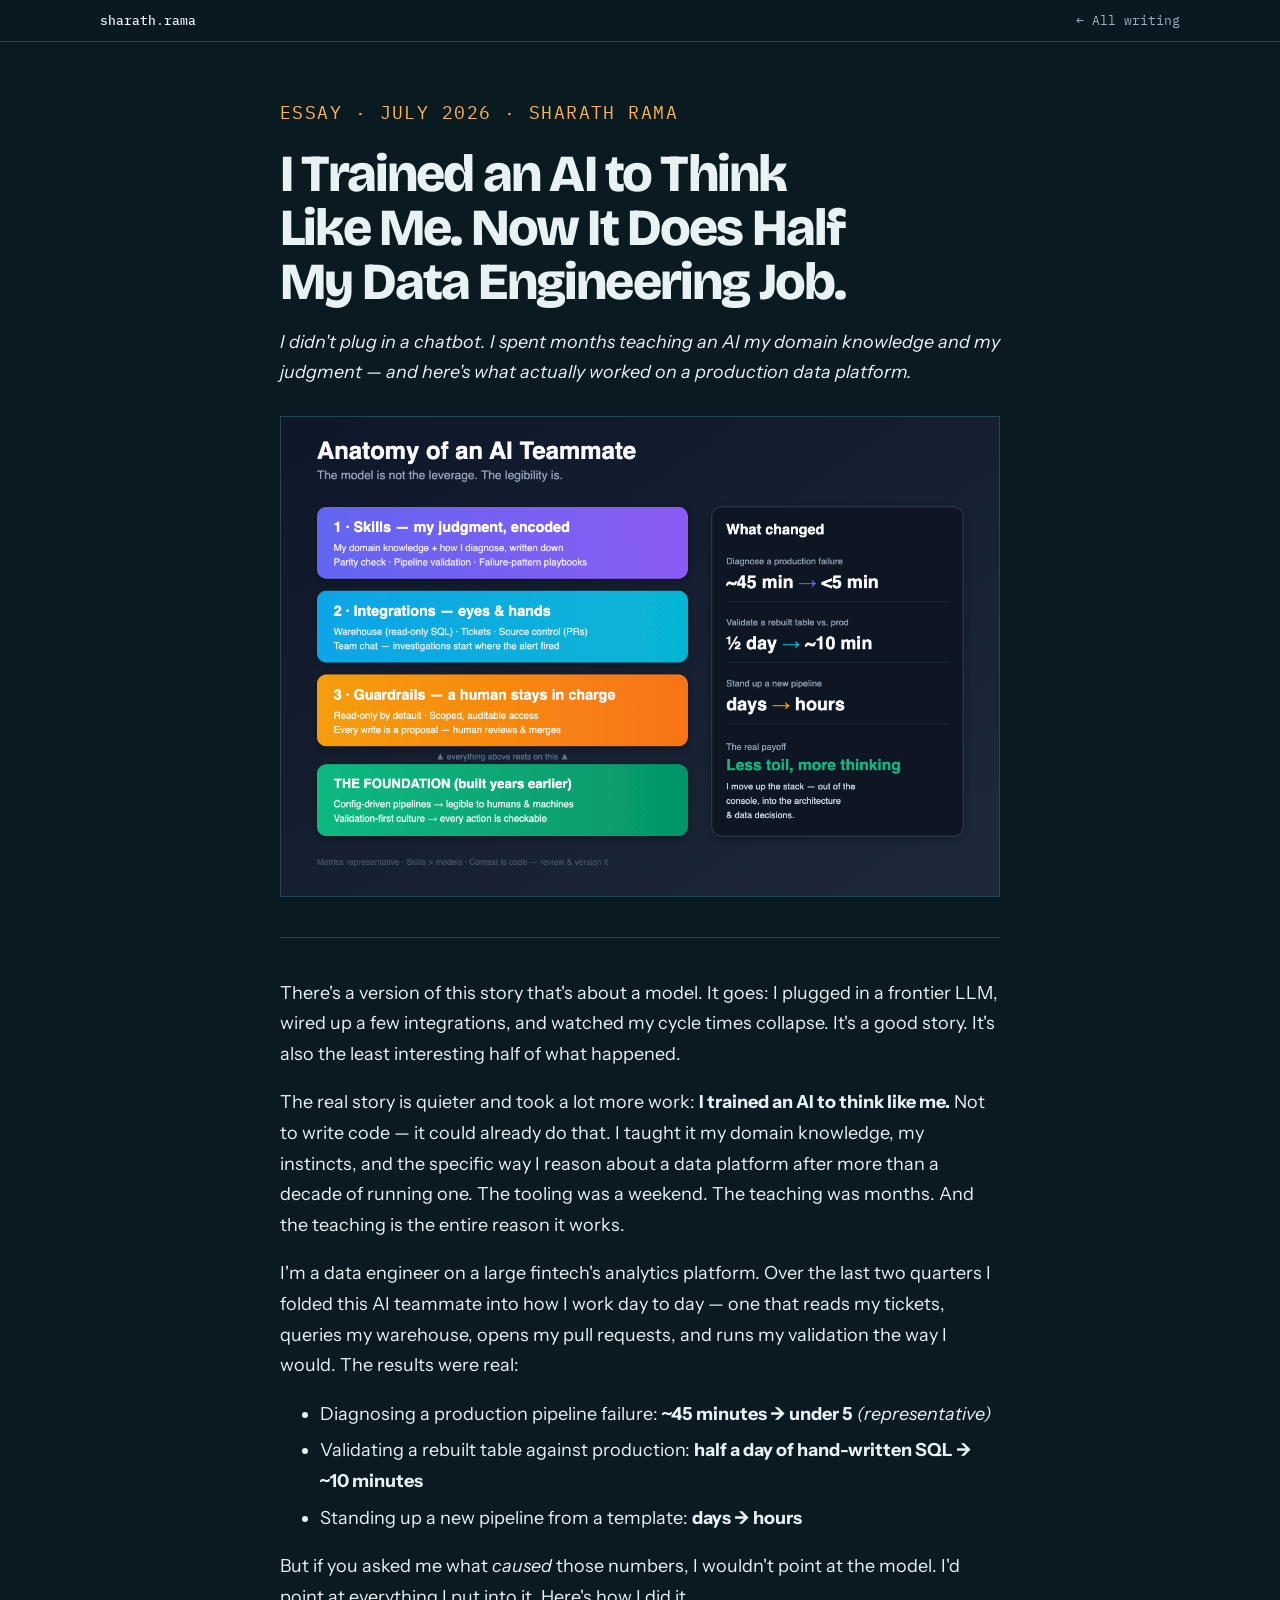
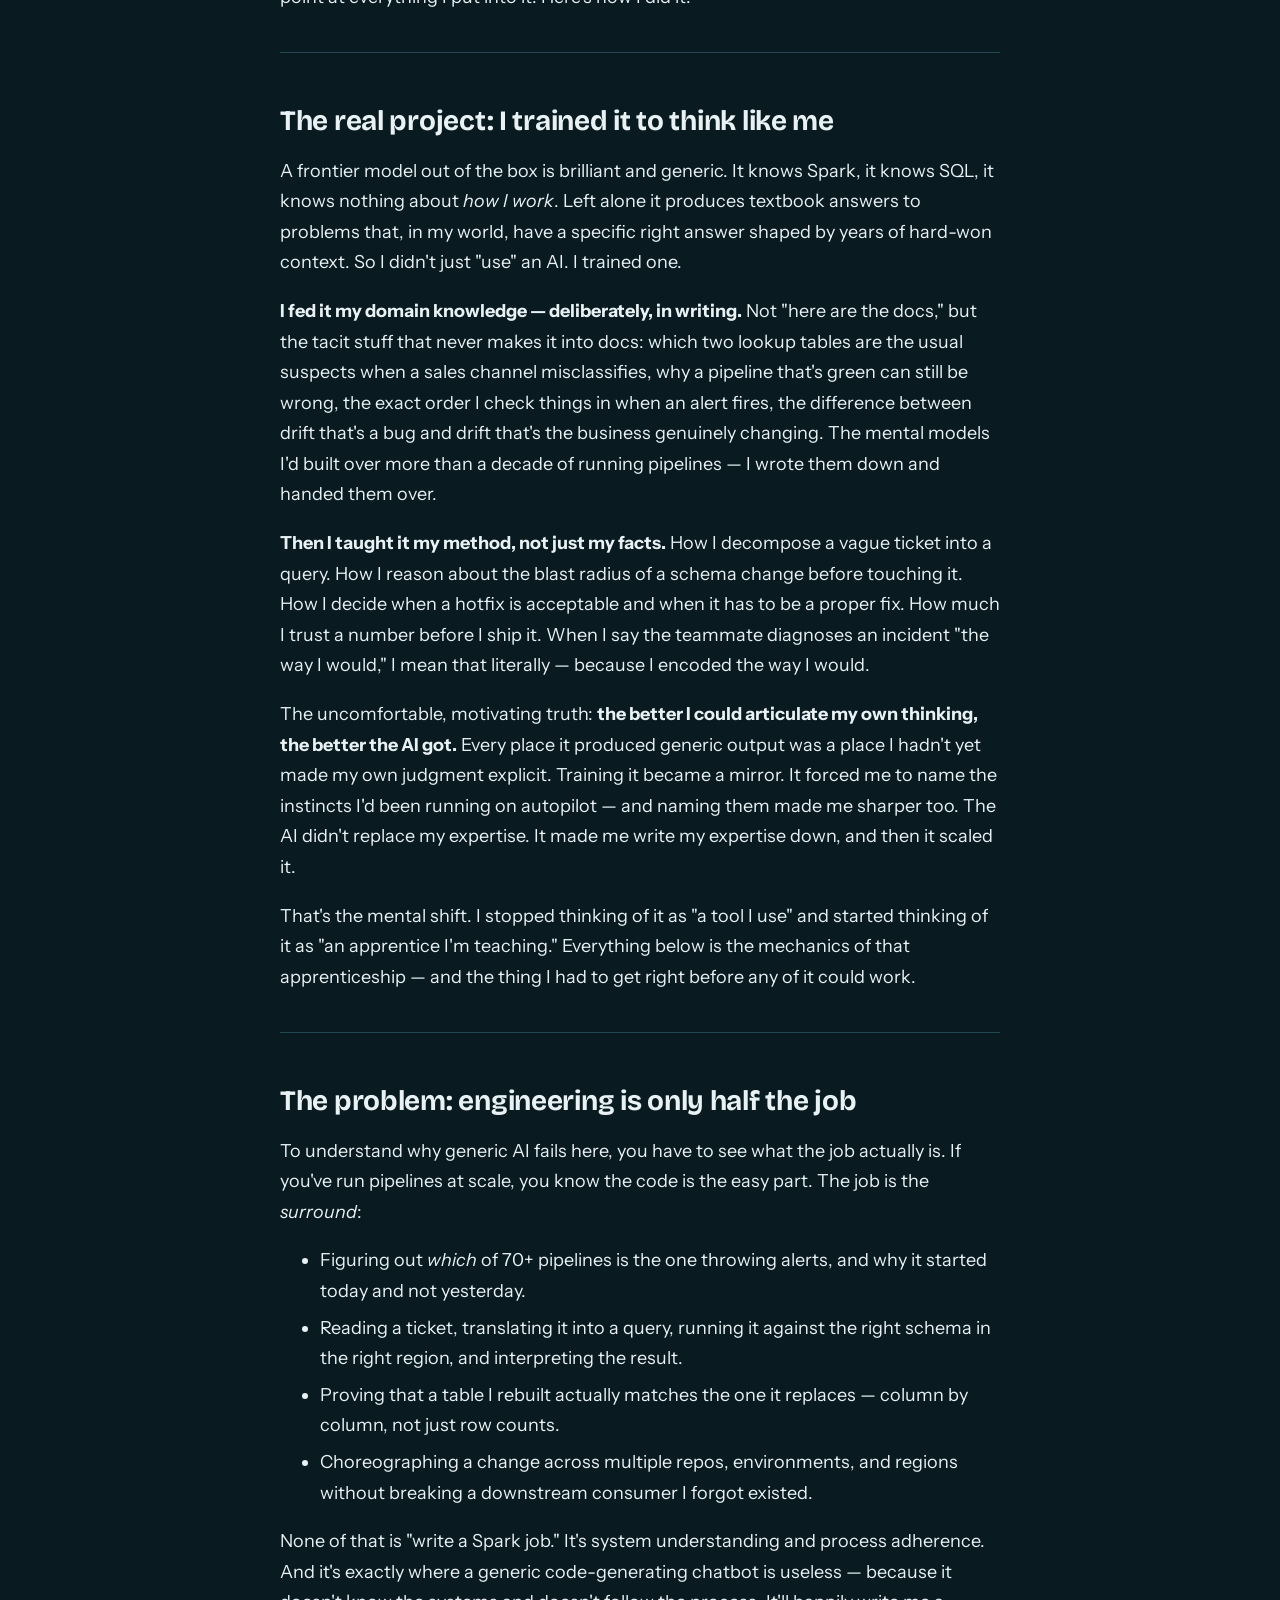
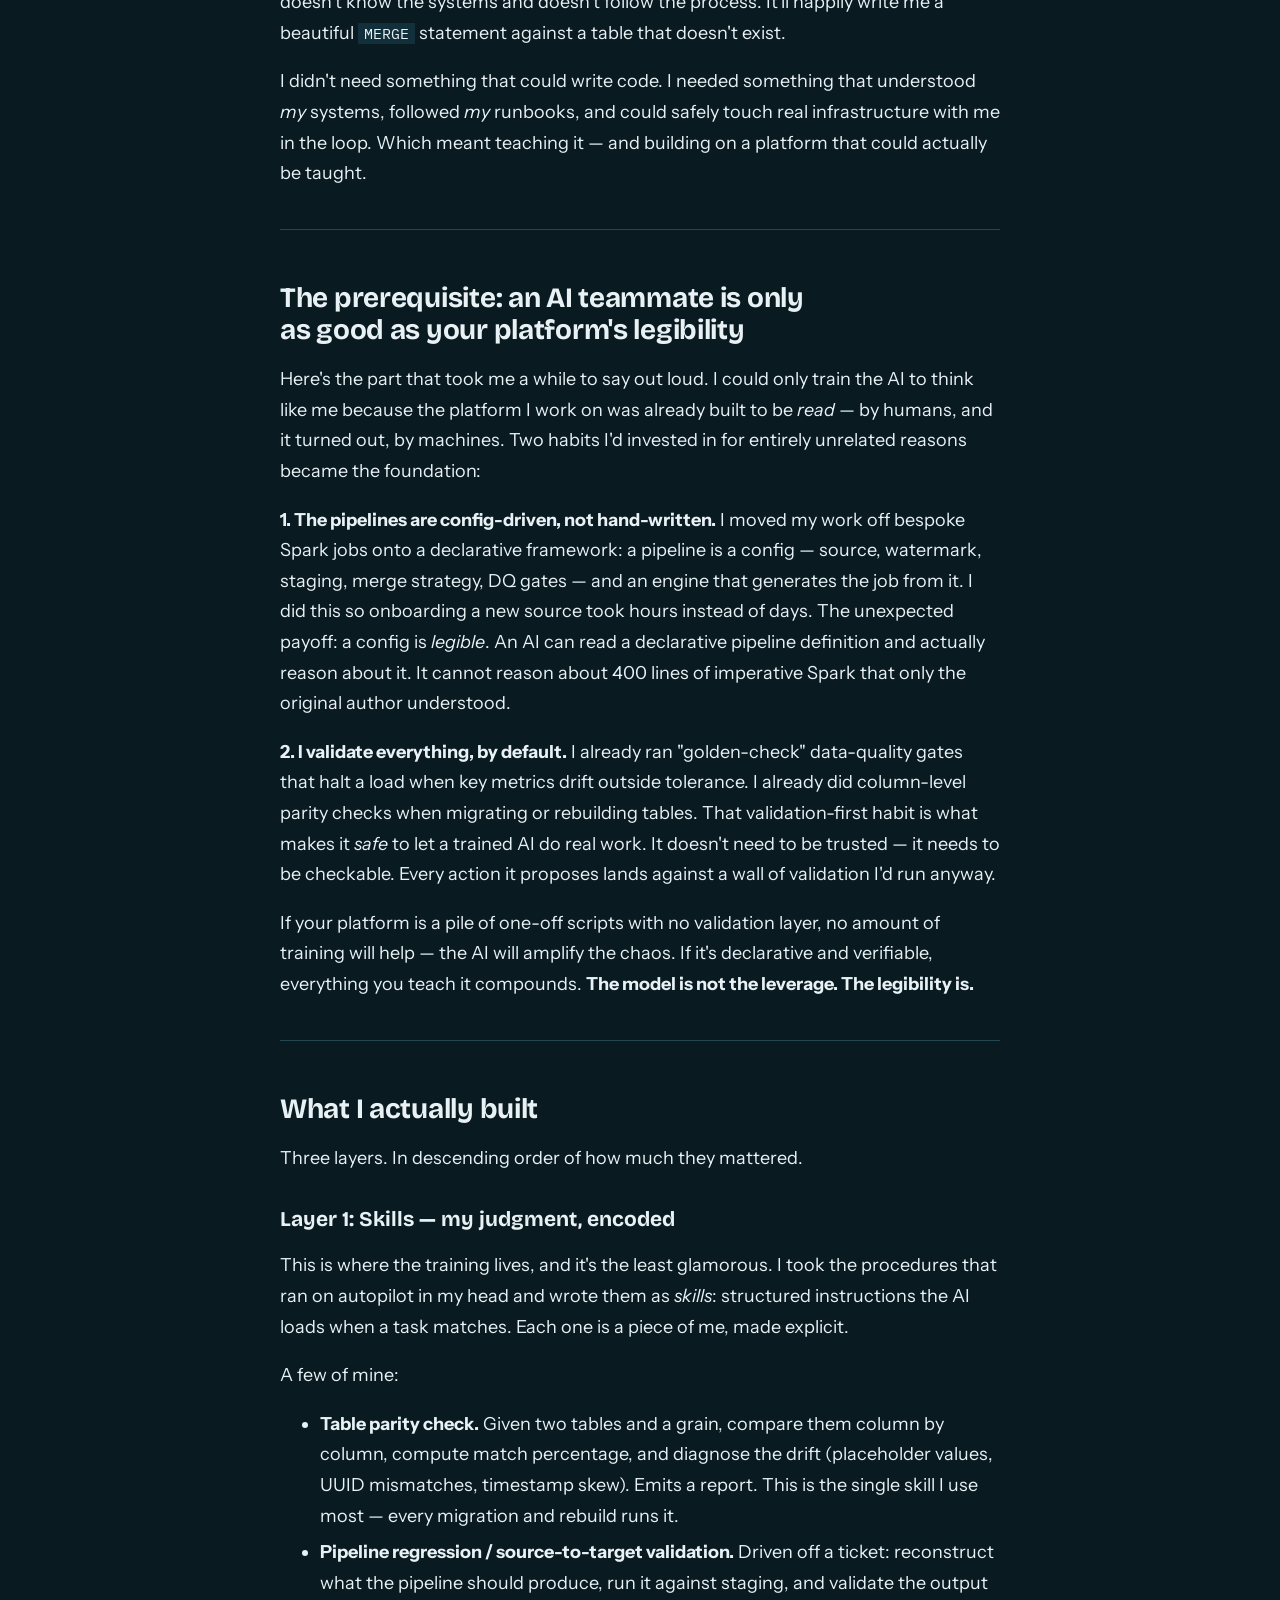
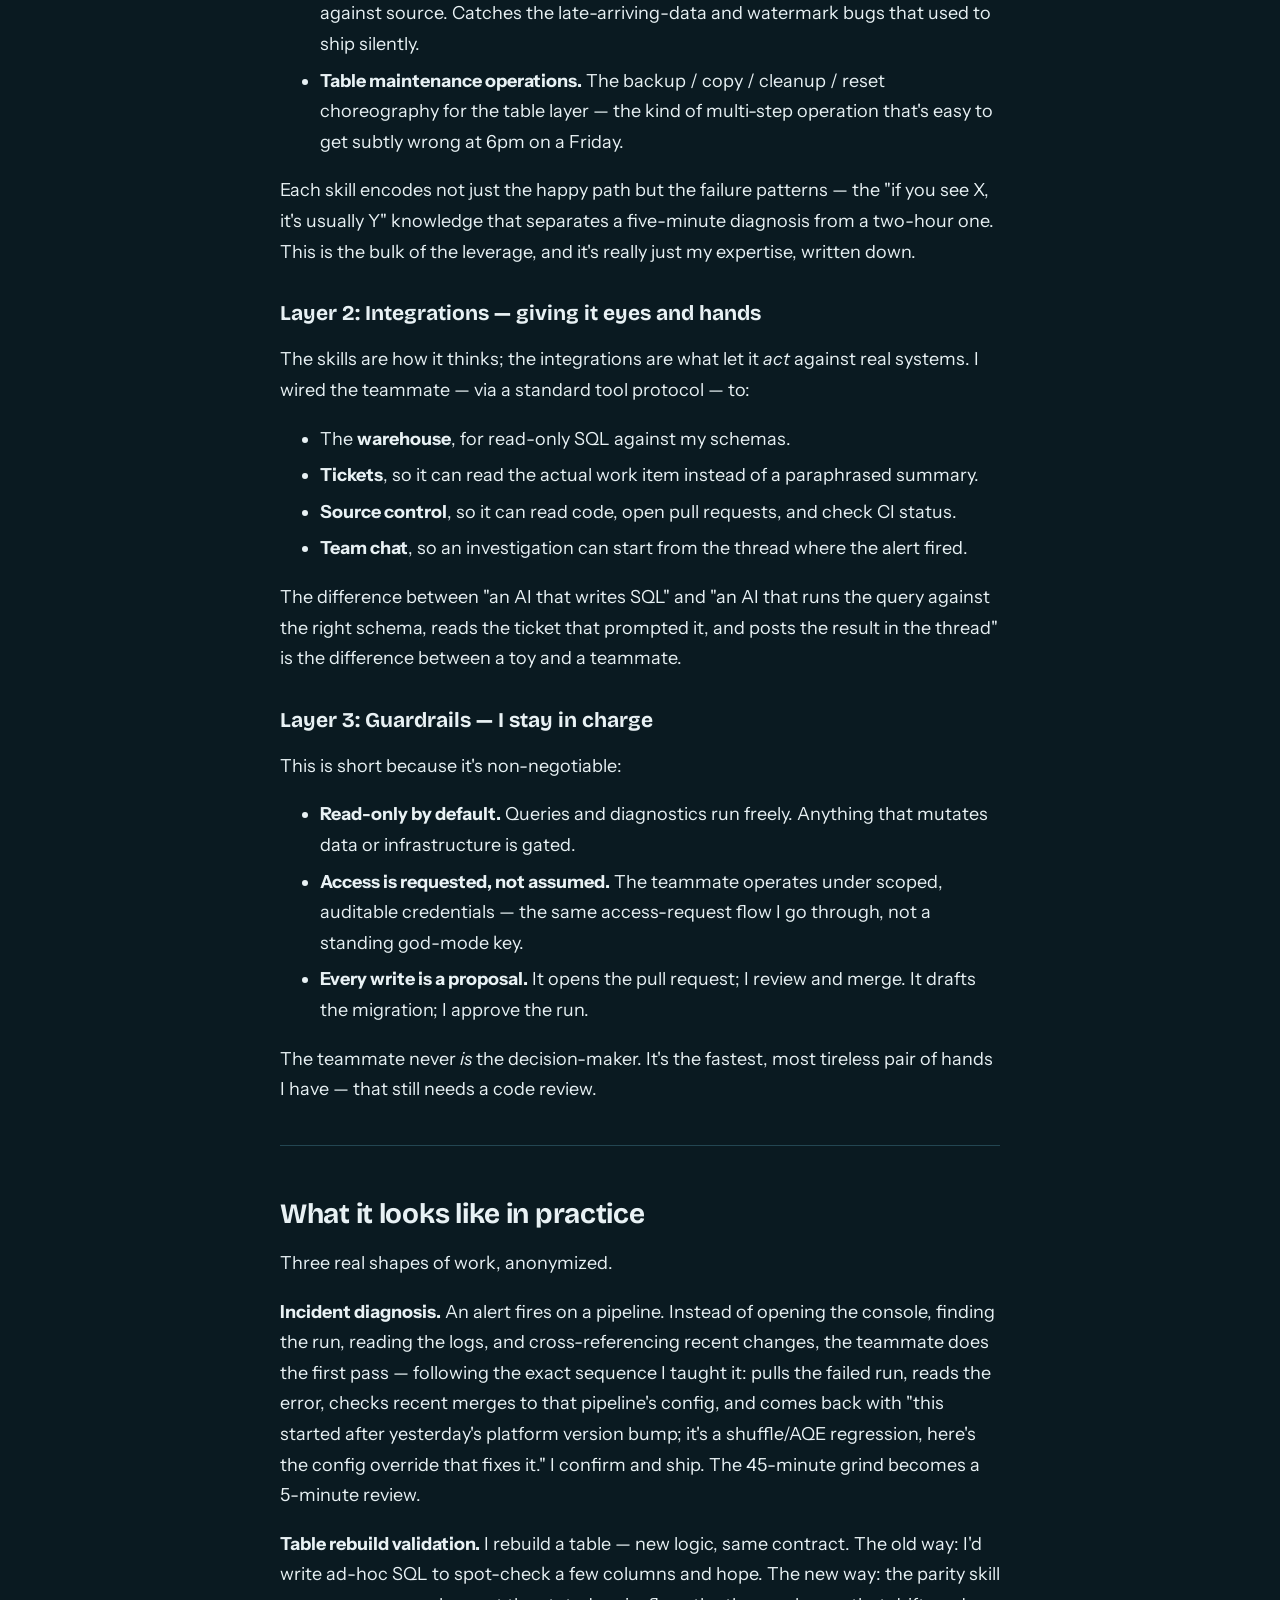
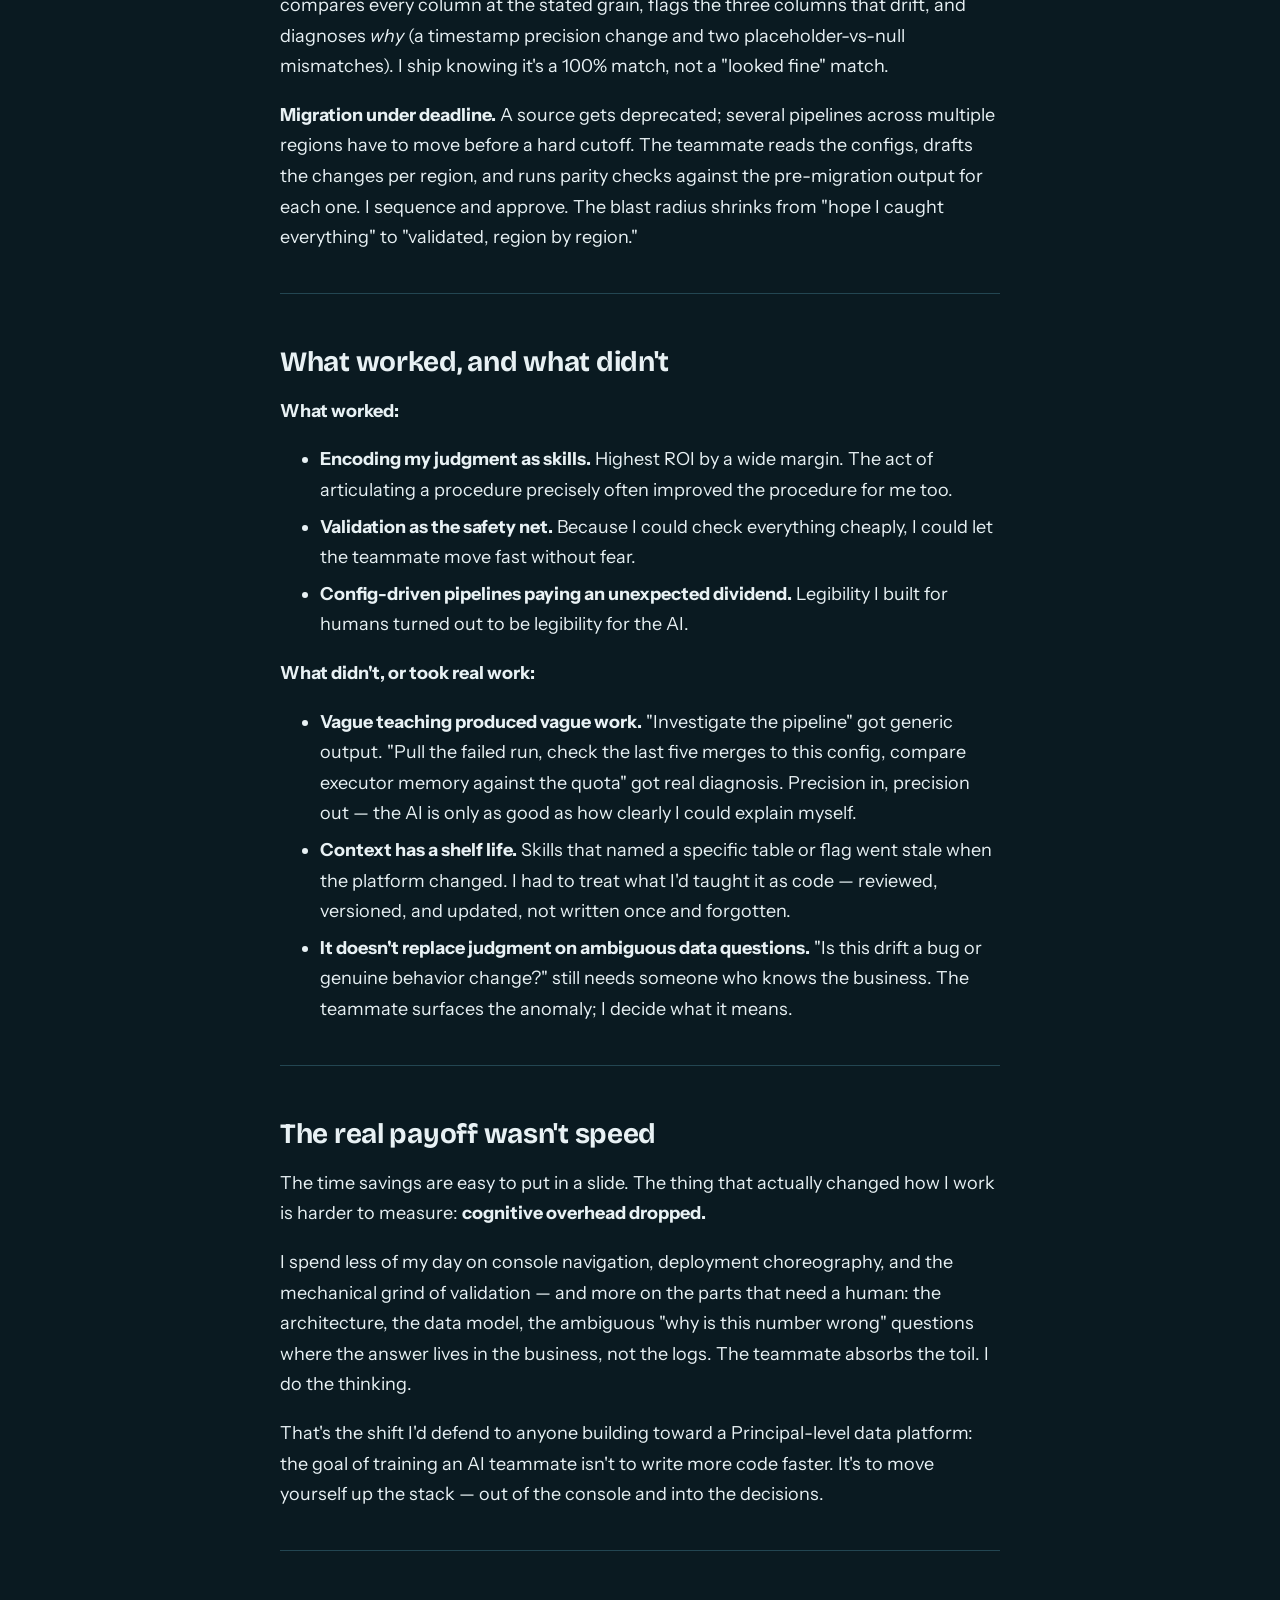
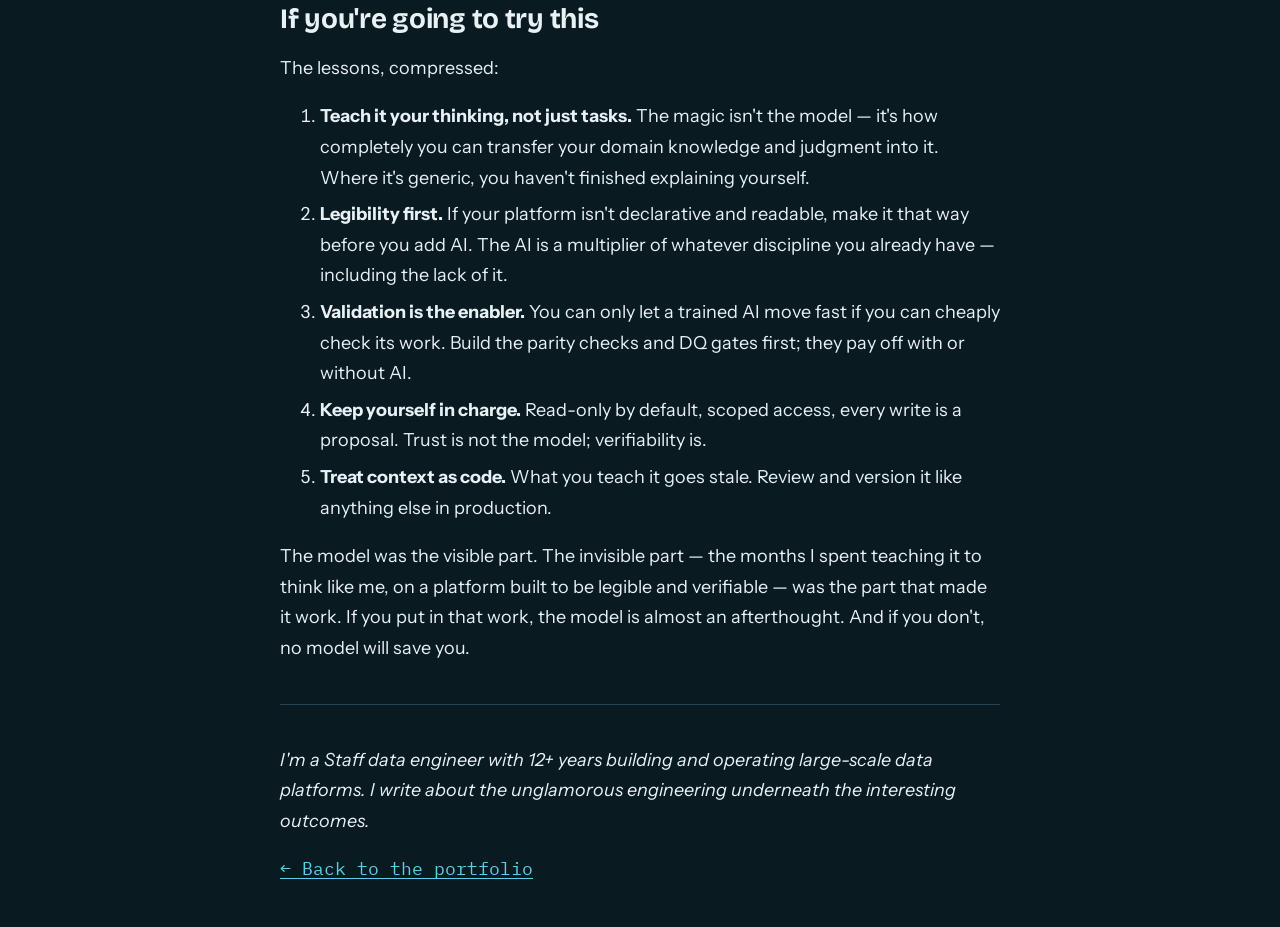
==== commit 3d917b4e: "Cache-bust stylesheet Co-Authored-By: Claude Sonnet 5.5 <noreply@anthropic.com>" ====
--- a/ai-teammate.html
+++ b/ai-teammate.html
@@ -7,7 +7,7 @@
 <meta name="description" content="How I taught an AI teammate my domain knowledge and judgment on a production data platform.">
 <meta name="theme-color" content="#0a1a21">
 <link rel="stylesheet" href="https://fonts.googleapis.com/css2?family=Bricolage+Grotesque:opsz,wght@12..96,500;12..96,700;12..96,800&family=IBM+Plex+Mono:wght@400;500&family=Instrument+Sans:wght@400;500;600&display=swap">
-<link rel="stylesheet" href="style.css">
+<link rel="stylesheet" href="style.css?v=3">
 <style>
 .post { max-width: 720px; margin: 0 auto; padding: 56px 0 24px; }
 .post h1 { font-size: clamp(34px, 5vw, 52px); line-height: 1.04; margin-bottom: 18px; }
--- a/style.css
+++ b/style.css
@@ -40,15 +40,16 @@
 nav .links a:hover { color: var(--fg); }
 
 /* hero */
-.hero { position: relative; padding: 72px 0 56px; }
+.hero { position: relative; padding: 64px 0 56px; }
+.hero::after { content: ""; position: absolute; inset: -40px -50vw auto; height: 520px; z-index: -1; pointer-events: none;
+  background: radial-gradient(60% 70% at 25% 20%, color-mix(in srgb, var(--accent) 16%, transparent), transparent 70%); }
 .hero::before { content: ""; position: absolute; inset: 0 -50vw; z-index: -1;
   background-image: linear-gradient(var(--grid) 1px, transparent 1px), linear-gradient(90deg, var(--grid) 1px, transparent 1px);
   background-size: 32px 32px; -webkit-mask-image: linear-gradient(#000 40%, transparent); mask-image: linear-gradient(#000 40%, transparent); }
-.hero-grid { display: grid; grid-template-columns: minmax(0, 1.05fr) minmax(0, 1fr); gap: 40px; align-items: center; }
-.eyebrow { font: 500 12px var(--mono); letter-spacing: .12em; text-transform: uppercase; color: var(--signal); margin: 0 0 20px; display: flex; flex-wrap: wrap; gap: 6px 22px; }
+.eyebrow { font: 500 12px var(--mono); letter-spacing: .12em; text-transform: uppercase; color: var(--signal); margin: 0 0 22px; display: flex; flex-wrap: wrap; gap: 6px 22px; }
 .eyebrow span { display: inline-flex; align-items: center; gap: 8px; }
 .eyebrow span::before { content: ""; width: 6px; height: 6px; background: var(--accent); flex: none; }
-h1 { font: 800 clamp(42px, 6.4vw, 78px)/.98 var(--display); letter-spacing: -.03em; margin: 0 0 24px; text-wrap: balance; }
+h1 { font: 800 clamp(44px, 7.6vw, 92px)/.96 var(--display); letter-spacing: -.035em; margin: 0 0 32px; text-wrap: balance; max-width: 19ch; }
 h1 em { font-style: normal; color: var(--accent); }
 .lede { font-size: 19px; line-height: 1.6; color: var(--muted); max-width: 54ch; margin: 0 0 30px; }
 .lede b { color: var(--fg); font-weight: 600; }
@@ -136,7 +137,7 @@
 .timeline span { color: var(--muted); font-size: 15.5px; }
 .timeline li:first-child .when { color: var(--signal); }
 
-.contact { margin-top: 88px; padding: 56px 0; border-top: 1px solid var(--line); display: grid; grid-template-columns: minmax(0, 1.2fr) minmax(0, 1fr); gap: 32px 56px; align-items: end; }
+.contact { margin-top: 64px; padding: 48px 40px; border: 1px solid var(--line); background: linear-gradient(135deg, color-mix(in srgb, var(--accent) 10%, var(--surface)), var(--surface)); display: grid; grid-template-columns: minmax(0, 1.2fr) minmax(0, 1fr); gap: 32px 56px; align-items: end; }
 .contact h2 { margin-bottom: 12px; }
 .contact p { margin: 0; color: var(--muted); }
 .contact p.kicker { color: var(--signal); margin-bottom: 12px; }
@@ -146,7 +147,7 @@
 footer { padding: 0 0 40px; font: 12px var(--mono); color: var(--muted); display: flex; flex-wrap: wrap; justify-content: space-between; gap: 8px; }
 
 @media (max-width: 880px) {
-  .hero-grid, .lead, .contact { grid-template-columns: minmax(0, 1fr); }
+  .hero-row, .lead, .contact { grid-template-columns: minmax(0, 1fr); }
   .case-body { grid-template-columns: minmax(0, 1fr); }
   .case-body > div + div { border-left: 0; border-top: 1px solid var(--line); }
   .proof div + div { border-left: 0; padding-left: 0; }
@@ -168,8 +169,9 @@
 .about { display: grid; grid-template-columns: minmax(0, 1.3fr) minmax(0, 1fr); gap: 40px 56px; align-items: start; }
 .about p { margin: 0 0 16px; }
 .about .facts { margin-top: 0; }
-.meta { display: flex; flex-wrap: wrap; gap: 8px 28px; padding: 14px 30px; border-bottom: 1px solid var(--line); font: 12.5px var(--mono); color: var(--muted); }
-.meta b { color: var(--accent); font-weight: 500; letter-spacing: .08em; text-transform: uppercase; font-size: 11px; margin-right: 8px; }
+.meta { display: grid; grid-template-columns: minmax(0, 1fr) minmax(0, 1fr) minmax(0, 1.2fr); gap: 18px 30px; padding: 18px 30px; border-bottom: 1px solid var(--line); font: 13.5px/1.5 var(--body); color: var(--fg); }
+.meta span { min-width: 0; }
+.meta b { display: block; margin-bottom: 4px; color: var(--accent); font: 500 11px var(--mono); letter-spacing: .12em; text-transform: uppercase; }
 .feature { display: grid; grid-template-columns: minmax(0, 1.1fr) minmax(0, 1fr); gap: 0; border: 1px solid var(--line); background: var(--surface); margin-bottom: 28px; text-decoration: none; color: var(--fg); transition: border-color .15s ease; }
 .feature:hover { border-color: var(--accent); }
 .feature .copy { padding: 30px; min-width: 0; }
@@ -178,4 +180,29 @@
 .feature p { margin: 0 0 16px; color: var(--muted); font-size: 15.5px; }
 .feature .go { font: 500 13px var(--mono); color: var(--accent); }
 .feature img { display: block; width: 100%; height: 100%; object-fit: cover; border-left: 1px solid var(--line); min-height: 220px; background: var(--bg-2); }
-@media (max-width: 880px) { .about, .feature { grid-template-columns: minmax(0, 1fr); } .feature img { border-left: 0; border-top: 1px solid var(--line); } .meta { padding-left: 20px; padding-right: 20px; } }
+@media (max-width: 880px) { .meta { grid-template-columns: minmax(0, 1fr); gap: 12px; } .about, .feature { grid-template-columns: minmax(0, 1fr); } .feature img { border-left: 0; border-top: 1px solid var(--line); } .meta { padding-left: 20px; padding-right: 20px; } }
+
+.hero-row { display: grid; grid-template-columns: minmax(0, 1.5fr) minmax(0, 1fr); gap: 40px 56px; align-items: end; margin-bottom: 44px; }
+.hero-row .lede { margin-bottom: 28px; max-width: 58ch; }
+.status { border: 1px solid var(--line); background: color-mix(in srgb, var(--surface) 70%, transparent); padding: 18px 20px; min-width: 0; }
+.status-head { margin: 0 0 14px; font: 500 12px var(--mono); letter-spacing: .1em; text-transform: uppercase; color: var(--good); display: flex; align-items: center; gap: 10px; }
+.pulse { width: 8px; height: 8px; border-radius: 50%; background: var(--good); box-shadow: 0 0 0 0 color-mix(in srgb, var(--good) 60%, transparent); animation: pulse 2.2s ease-out infinite; }
+@keyframes pulse { 70% { box-shadow: 0 0 0 9px transparent; } 100% { box-shadow: 0 0 0 0 transparent; } }
+.status dl { margin: 0; display: grid; grid-template-columns: max-content minmax(0, 1fr); gap: 8px 18px; font: 13px/1.45 var(--mono); }
+.status dt { color: var(--muted); }
+.status dd { margin: 0; }
+.diagram { padding: 18px 20px 10px; margin-top: 0; box-shadow: 0 30px 80px -40px color-mix(in srgb, var(--accent) 35%, transparent); }
+.diagram figcaption { font-size: 12px; }
+@media (prefers-reduced-motion: reduce) { .pulse { animation: none; } }
+@media (max-width: 880px) {
+  .hero-row { grid-template-columns: minmax(0, 1fr); gap: 28px; margin-bottom: 32px; }
+  .diagram { padding: 12px 10px 6px; }
+}
+body { overflow-x: clip; }
+@media (max-width: 600px) {
+  .diagram { overflow-x: auto; }
+  .diagram svg { min-width: 620px; }
+  .diagram figcaption { position: sticky; left: 0; }
+}
+@media (max-width: 520px) { .contact { padding: 32px 20px; margin-top: 48px; } }
+footer { margin-top: 28px; }
